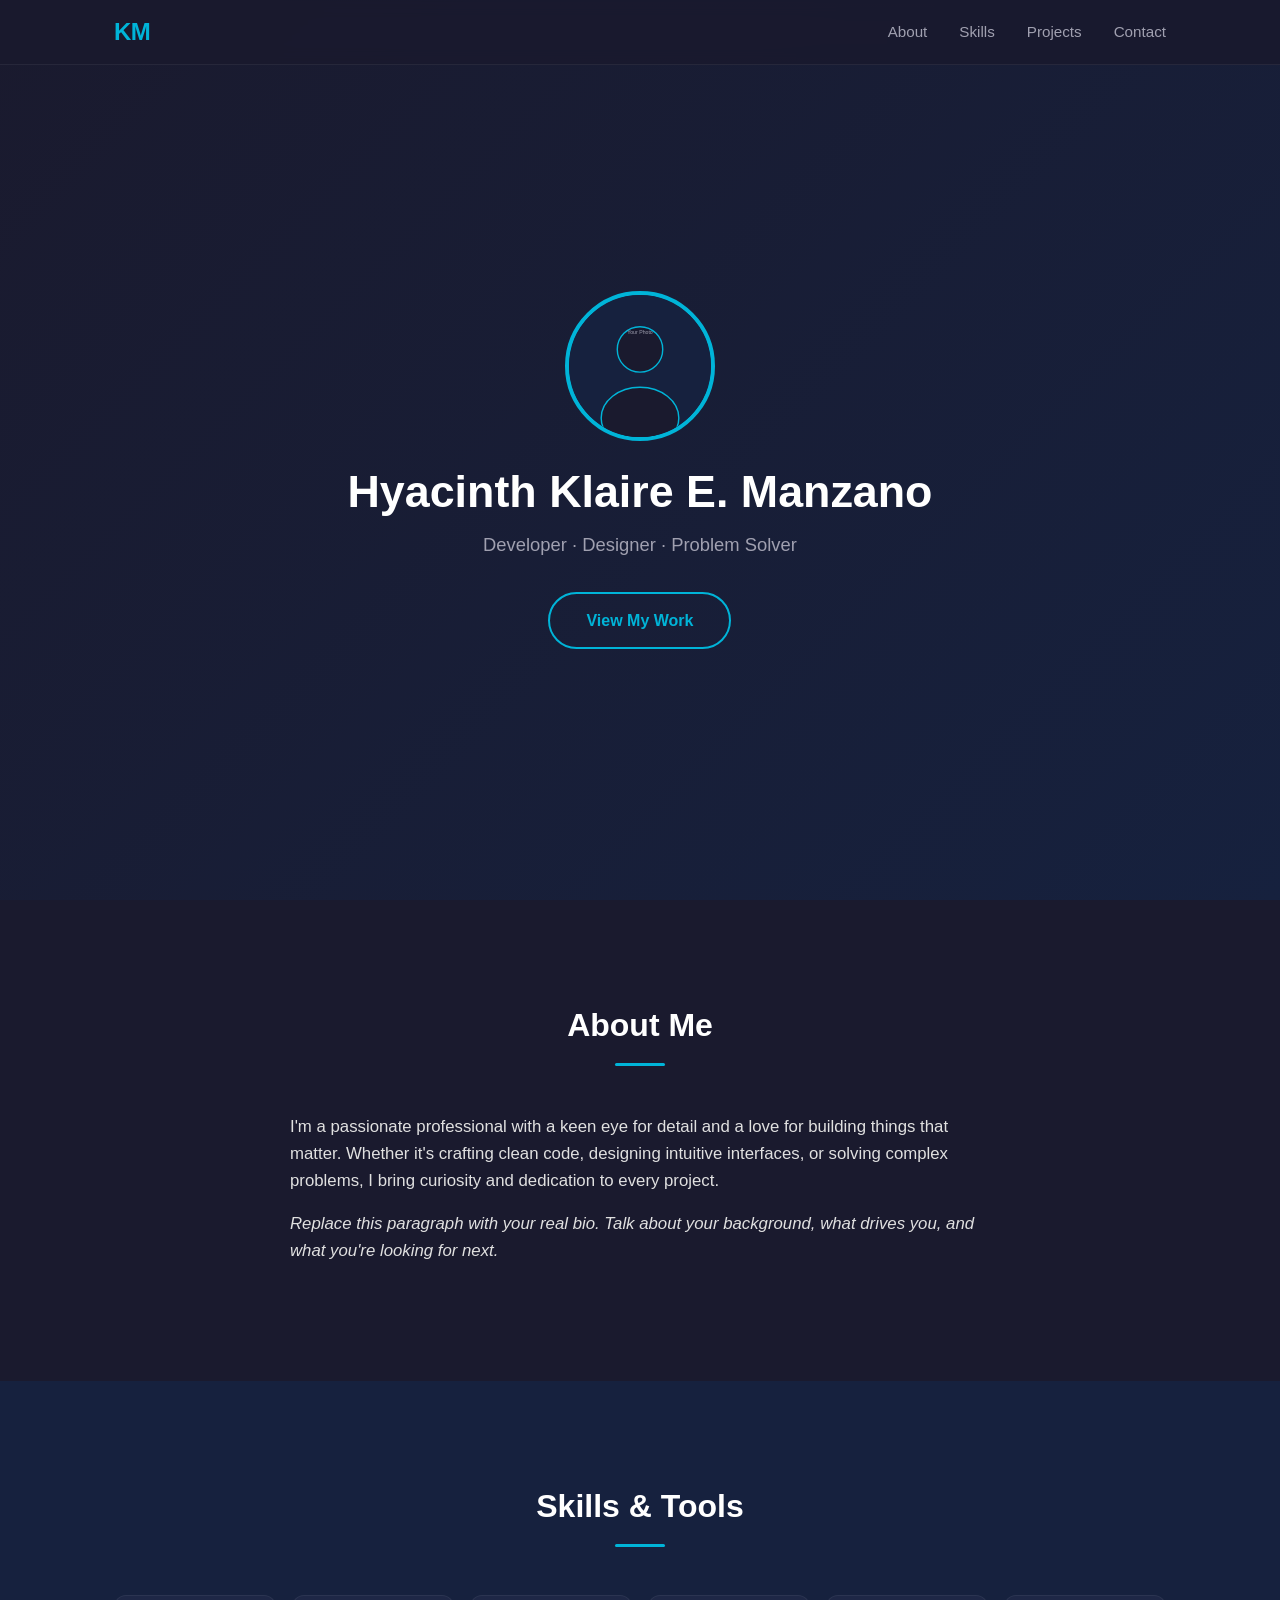
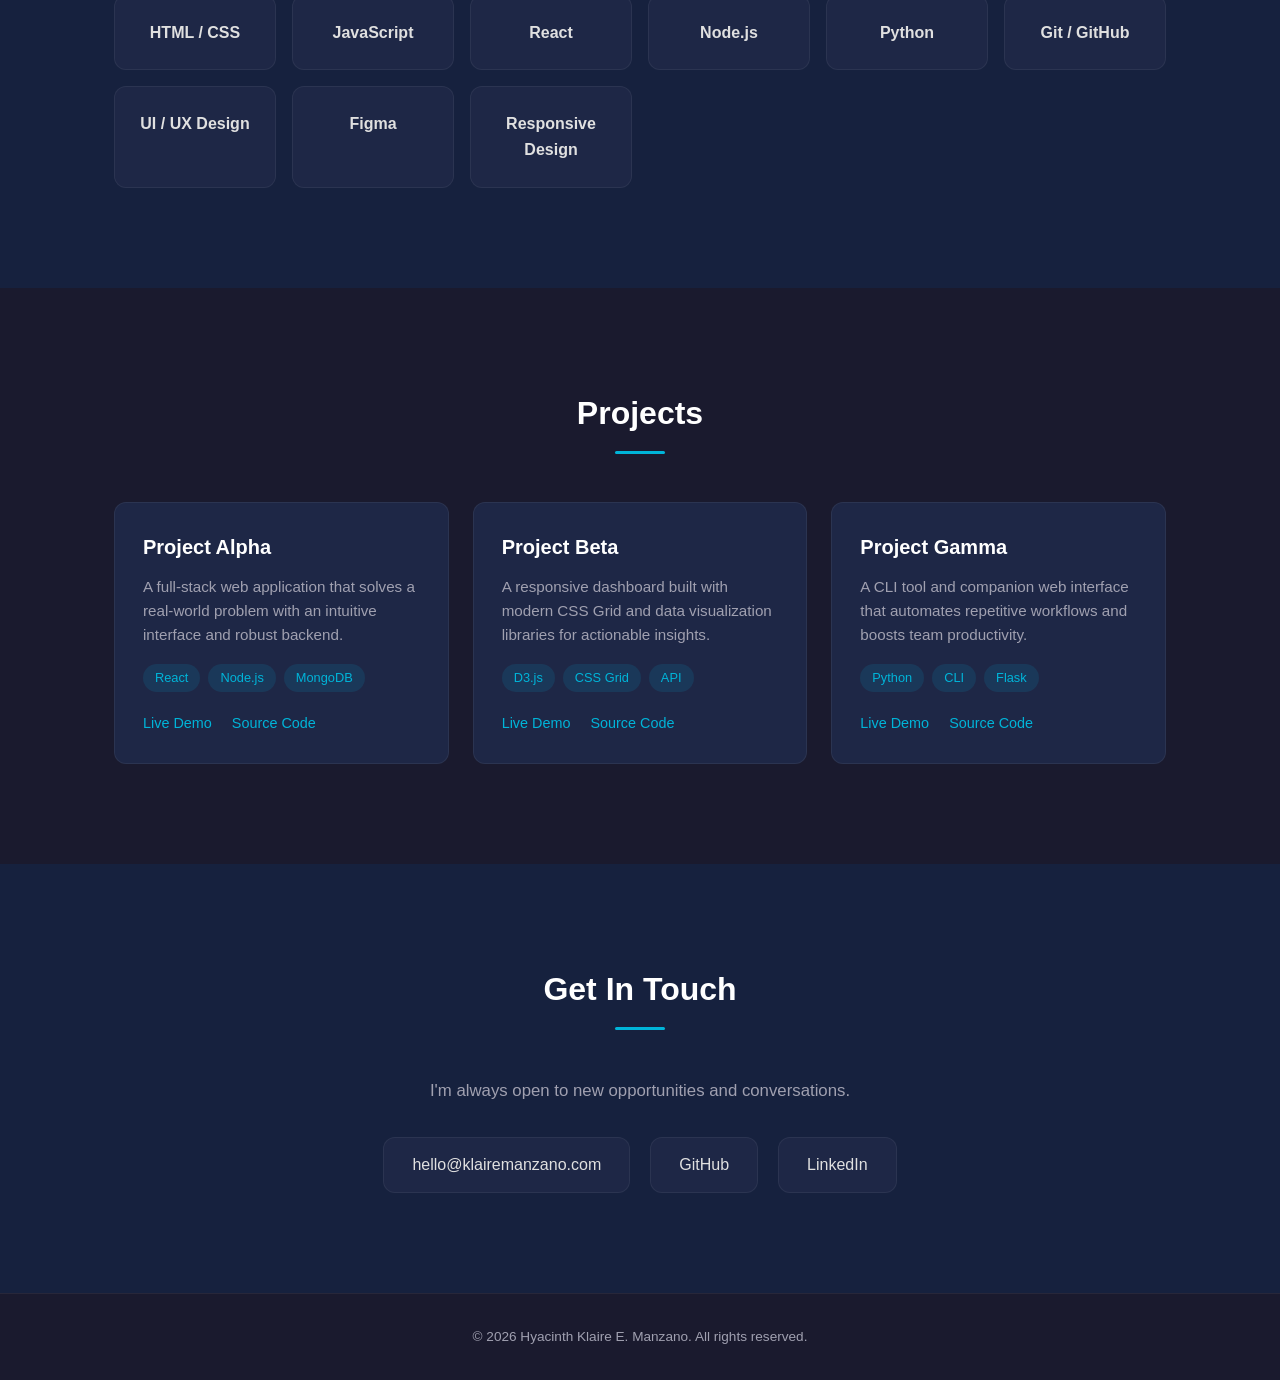
==== index.html @ 8d4c5a46 "Initial portfolio — single-page HTML/CSS/JS site" ====
<!DOCTYPE html>
<html lang="en">
<head>
  <meta charset="UTF-8">
  <meta name="viewport" content="width=device-width, initial-scale=1.0">
  <title>Klaire Manzano | Portfolio</title>
  <link rel="stylesheet" href="css/style.css">
</head>
<body>
  <nav class="navbar" id="navbar">
    <div class="nav-inner">
      <a href="#hero" class="logo">KM</a>
      <ul class="nav-links" id="navLinks">
        <li><a href="#about">About</a></li>
        <li><a href="#skills">Skills</a></li>
        <li><a href="#projects">Projects</a></li>
        <li><a href="#contact">Contact</a></li>
      </ul>
      <button class="hamburger" id="hamburger" aria-label="Menu">&#9776;</button>
    </div>
  </nav>

  <section id="hero">
    <div class="hero-content">
      <div class="profile-img">
        <img src="assets/profile.svg" alt="Klaire Manzano">
      </div>
      <h1>Hyacinth Klaire E. Manzano</h1>
      <p class="tagline">Developer &middot; Designer &middot; Problem Solver</p>
      <a href="#projects" class="btn">View My Work</a>
    </div>
  </section>

  <section id="about">
    <div class="container">
      <h2>About Me</h2>
      <div class="about-content">
        <p>
          I'm a passionate professional with a keen eye for detail and a love for building things that matter.
          Whether it's crafting clean code, designing intuitive interfaces, or solving complex problems,
          I bring curiosity and dedication to every project.
        </p>
        <p>
          <em>Replace this paragraph with your real bio. Talk about your background, what drives you,
          and what you're looking for next.</em>
        </p>
      </div>
    </div>
  </section>

  <section id="skills">
    <div class="container">
      <h2>Skills &amp; Tools</h2>
      <div class="skills-grid">
        <div class="skill-card"><span>HTML / CSS</span></div>
        <div class="skill-card"><span>JavaScript</span></div>
        <div class="skill-card"><span>React</span></div>
        <div class="skill-card"><span>Node.js</span></div>
        <div class="skill-card"><span>Python</span></div>
        <div class="skill-card"><span>Git / GitHub</span></div>
        <div class="skill-card"><span>UI / UX Design</span></div>
        <div class="skill-card"><span>Figma</span></div>
        <div class="skill-card"><span>Responsive Design</span></div>
      </div>
    </div>
  </section>

  <section id="projects">
    <div class="container">
      <h2>Projects</h2>
      <div class="projects-grid">
        <article class="project-card">
          <div class="card-header">
            <h3>Project Alpha</h3>
          </div>
          <p>A full-stack web application that solves a real-world problem with an intuitive interface and robust backend.</p>
          <div class="tags">
            <span>React</span><span>Node.js</span><span>MongoDB</span>
          </div>
          <div class="card-links">
            <a href="#" target="_blank">Live Demo</a>
            <a href="#" target="_blank">Source Code</a>
          </div>
        </article>

        <article class="project-card">
          <div class="card-header">
            <h3>Project Beta</h3>
          </div>
          <p>A responsive dashboard built with modern CSS Grid and data visualization libraries for actionable insights.</p>
          <div class="tags">
            <span>D3.js</span><span>CSS Grid</span><span>API</span>
          </div>
          <div class="card-links">
            <a href="#" target="_blank">Live Demo</a>
            <a href="#" target="_blank">Source Code</a>
          </div>
        </article>

        <article class="project-card">
          <div class="card-header">
            <h3>Project Gamma</h3>
          </div>
          <p>A CLI tool and companion web interface that automates repetitive workflows and boosts team productivity.</p>
          <div class="tags">
            <span>Python</span><span>CLI</span><span>Flask</span>
          </div>
          <div class="card-links">
            <a href="#" target="_blank">Live Demo</a>
            <a href="#" target="_blank">Source Code</a>
          </div>
        </article>
      </div>
    </div>
  </section>

  <section id="contact">
    <div class="container">
      <h2>Get In Touch</h2>
      <p class="contact-intro">I'm always open to new opportunities and conversations.</p>
      <div class="contact-links">
        <a href="mailto:hello@klairomanzano.com" class="contact-item">hello@klairemanzano.com</a>
        <a href="https://github.com/klaireLK" target="_blank" class="contact-item">GitHub</a>
        <a href="https://linkedin.com/in/klairemanzano" target="_blank" class="contact-item">LinkedIn</a>
      </div>
    </div>
  </section>

  <footer>
    <div class="container">
      <p>&copy; 2026 Hyacinth Klaire E. Manzano. All rights reserved.</p>
    </div>
  </footer>

  <script src="js/main.js"></script>
</body>
</html>
---- css/style.css ----
*,
*::before,
*::after {
  margin: 0;
  padding: 0;
  box-sizing: border-box;
}

:root {
  --bg-primary: #1a1a2e;
  --bg-secondary: #16213e;
  --accent: #00b4d8;
  --accent-hover: #0090b0;
  --text: #e0e0e0;
  --text-light: #a0a0b0;
  --white: #ffffff;
  --card-bg: #1e2746;
  --radius: 12px;
  --transition: 0.3s ease;
}

html {
  scroll-behavior: smooth;
}

body {
  font-family: -apple-system, BlinkMacSystemFont, 'Segoe UI', Roboto, Oxygen,
    Ubuntu, Cantarell, sans-serif;
  background: var(--bg-primary);
  color: var(--text);
  line-height: 1.6;
}

a {
  color: var(--accent);
  text-decoration: none;
  transition: color var(--transition);
}

a:hover {
  color: var(--accent-hover);
}

img {
  max-width: 100%;
  display: block;
}

.container {
  max-width: 1100px;
  margin: 0 auto;
  padding: 0 24px;
}

/* ---- Navbar ---- */

.navbar {
  position: fixed;
  top: 0;
  left: 0;
  width: 100%;
  background: rgba(26, 26, 46, 0.92);
  backdrop-filter: blur(8px);
  z-index: 1000;
  border-bottom: 1px solid rgba(255, 255, 255, 0.06);
}

.nav-inner {
  max-width: 1100px;
  margin: 0 auto;
  padding: 0 24px;
  display: flex;
  align-items: center;
  justify-content: space-between;
  height: 64px;
}

.logo {
  font-size: 1.5rem;
  font-weight: 800;
  color: var(--accent);
  letter-spacing: -0.5px;
}

.nav-links {
  list-style: none;
  display: flex;
  gap: 32px;
}

.nav-links a {
  color: var(--text-light);
  font-size: 0.95rem;
  font-weight: 500;
  position: relative;
}

.nav-links a::after {
  content: '';
  position: absolute;
  bottom: -4px;
  left: 0;
  width: 0;
  height: 2px;
  background: var(--accent);
  transition: width var(--transition);
}

.nav-links a:hover::after {
  width: 100%;
}

.nav-links a:hover {
  color: var(--white);
}

.hamburger {
  display: none;
  background: none;
  border: none;
  color: var(--white);
  font-size: 1.5rem;
  cursor: pointer;
}

/* ---- Hero ---- */

#hero {
  min-height: 100vh;
  display: flex;
  align-items: center;
  justify-content: center;
  text-align: center;
  padding: 100px 24px 60px;
  background: linear-gradient(135deg, var(--bg-primary) 0%, var(--bg-secondary) 100%);
}

.hero-content h1 {
  font-size: 2.8rem;
  color: var(--white);
  margin: 24px 0 12px;
  line-height: 1.2;
}

.tagline {
  font-size: 1.15rem;
  color: var(--text-light);
  margin-bottom: 32px;
}

.profile-img {
  width: 150px;
  height: 150px;
  border-radius: 50%;
  overflow: hidden;
  margin: 0 auto;
  border: 4px solid var(--accent);
  background: var(--bg-secondary);
}

.profile-img img {
  width: 100%;
  height: 100%;
  object-fit: cover;
}

.btn {
  display: inline-block;
  padding: 14px 36px;
  border: 2px solid var(--accent);
  border-radius: 50px;
  color: var(--accent);
  font-weight: 600;
  font-size: 1rem;
  transition: background var(--transition), color var(--transition);
}

.btn:hover {
  background: var(--accent);
  color: var(--white);
}

/* ---- Sections ---- */

section {
  padding: 100px 0;
}

section:nth-child(even) {
  background: var(--bg-secondary);
}

h2 {
  font-size: 2rem;
  color: var(--white);
  margin-bottom: 48px;
  text-align: center;
  position: relative;
}

h2::after {
  content: '';
  display: block;
  width: 50px;
  height: 3px;
  background: var(--accent);
  margin: 12px auto 0;
  border-radius: 2px;
}

/* ---- About ---- */

.about-content {
  max-width: 700px;
  margin: 0 auto;
}

.about-content p {
  margin-bottom: 16px;
  font-size: 1.05rem;
}

/* ---- Skills ---- */

.skills-grid {
  display: grid;
  grid-template-columns: repeat(auto-fit, minmax(140px, 1fr));
  gap: 16px;
}

.skill-card {
  background: var(--card-bg);
  border: 1px solid rgba(255, 255, 255, 0.06);
  border-radius: var(--radius);
  padding: 24px 16px;
  text-align: center;
  font-weight: 600;
  color: var(--text);
  transition: transform var(--transition), border-color var(--transition);
}

.skill-card:hover {
  transform: translateY(-4px);
  border-color: var(--accent);
}

/* ---- Projects ---- */

.projects-grid {
  display: grid;
  grid-template-columns: repeat(auto-fit, minmax(300px, 1fr));
  gap: 24px;
}

.project-card {
  background: var(--card-bg);
  border: 1px solid rgba(255, 255, 255, 0.06);
  border-radius: var(--radius);
  padding: 28px;
  display: flex;
  flex-direction: column;
  transition: transform var(--transition), border-color var(--transition);
}

.project-card:hover {
  transform: translateY(-6px);
  border-color: var(--accent);
}

.card-header h3 {
  font-size: 1.25rem;
  color: var(--white);
  margin-bottom: 12px;
}

.project-card p {
  color: var(--text-light);
  font-size: 0.95rem;
  margin-bottom: 16px;
  flex: 1;
}

.tags {
  display: flex;
  flex-wrap: wrap;
  gap: 8px;
  margin-bottom: 20px;
}

.tags span {
  background: rgba(0, 180, 216, 0.12);
  color: var(--accent);
  font-size: 0.8rem;
  font-weight: 500;
  padding: 4px 12px;
  border-radius: 20px;
}

.card-links {
  display: flex;
  gap: 20px;
}

.card-links a {
  font-size: 0.9rem;
  font-weight: 500;
}

/* ---- Contact ---- */

.contact-intro {
  text-align: center;
  color: var(--text-light);
  margin-bottom: 32px;
  font-size: 1.05rem;
}

.contact-links {
  display: flex;
  justify-content: center;
  flex-wrap: wrap;
  gap: 20px;
}

.contact-item {
  display: inline-flex;
  align-items: center;
  gap: 8px;
  padding: 14px 28px;
  background: var(--card-bg);
  border: 1px solid rgba(255, 255, 255, 0.06);
  border-radius: var(--radius);
  color: var(--text);
  font-weight: 500;
  transition: border-color var(--transition), color var(--transition);
}

.contact-item:hover {
  border-color: var(--accent);
  color: var(--accent);
}

/* ---- Footer ---- */

footer {
  text-align: center;
  padding: 32px 0;
  border-top: 1px solid rgba(255, 255, 255, 0.06);
  color: var(--text-light);
  font-size: 0.85rem;
}

/* ---- Responsive ---- */

@media (max-width: 768px) {
  .nav-links {
    position: fixed;
    top: 64px;
    left: 0;
    width: 100%;
    flex-direction: column;
    background: var(--bg-primary);
    padding: 24px;
    gap: 16px;
    transform: translateY(-120%);
    transition: transform 0.35s ease;
    border-bottom: 1px solid rgba(255, 255, 255, 0.06);
  }

  .nav-links.show {
    transform: translateY(0);
  }

  .hamburger {
    display: block;
  }

  .hero-content h1 {
    font-size: 2rem;
  }

  .projects-grid {
    grid-template-columns: 1fr;
  }

  .skills-grid {
    grid-template-columns: repeat(2, 1fr);
  }
}
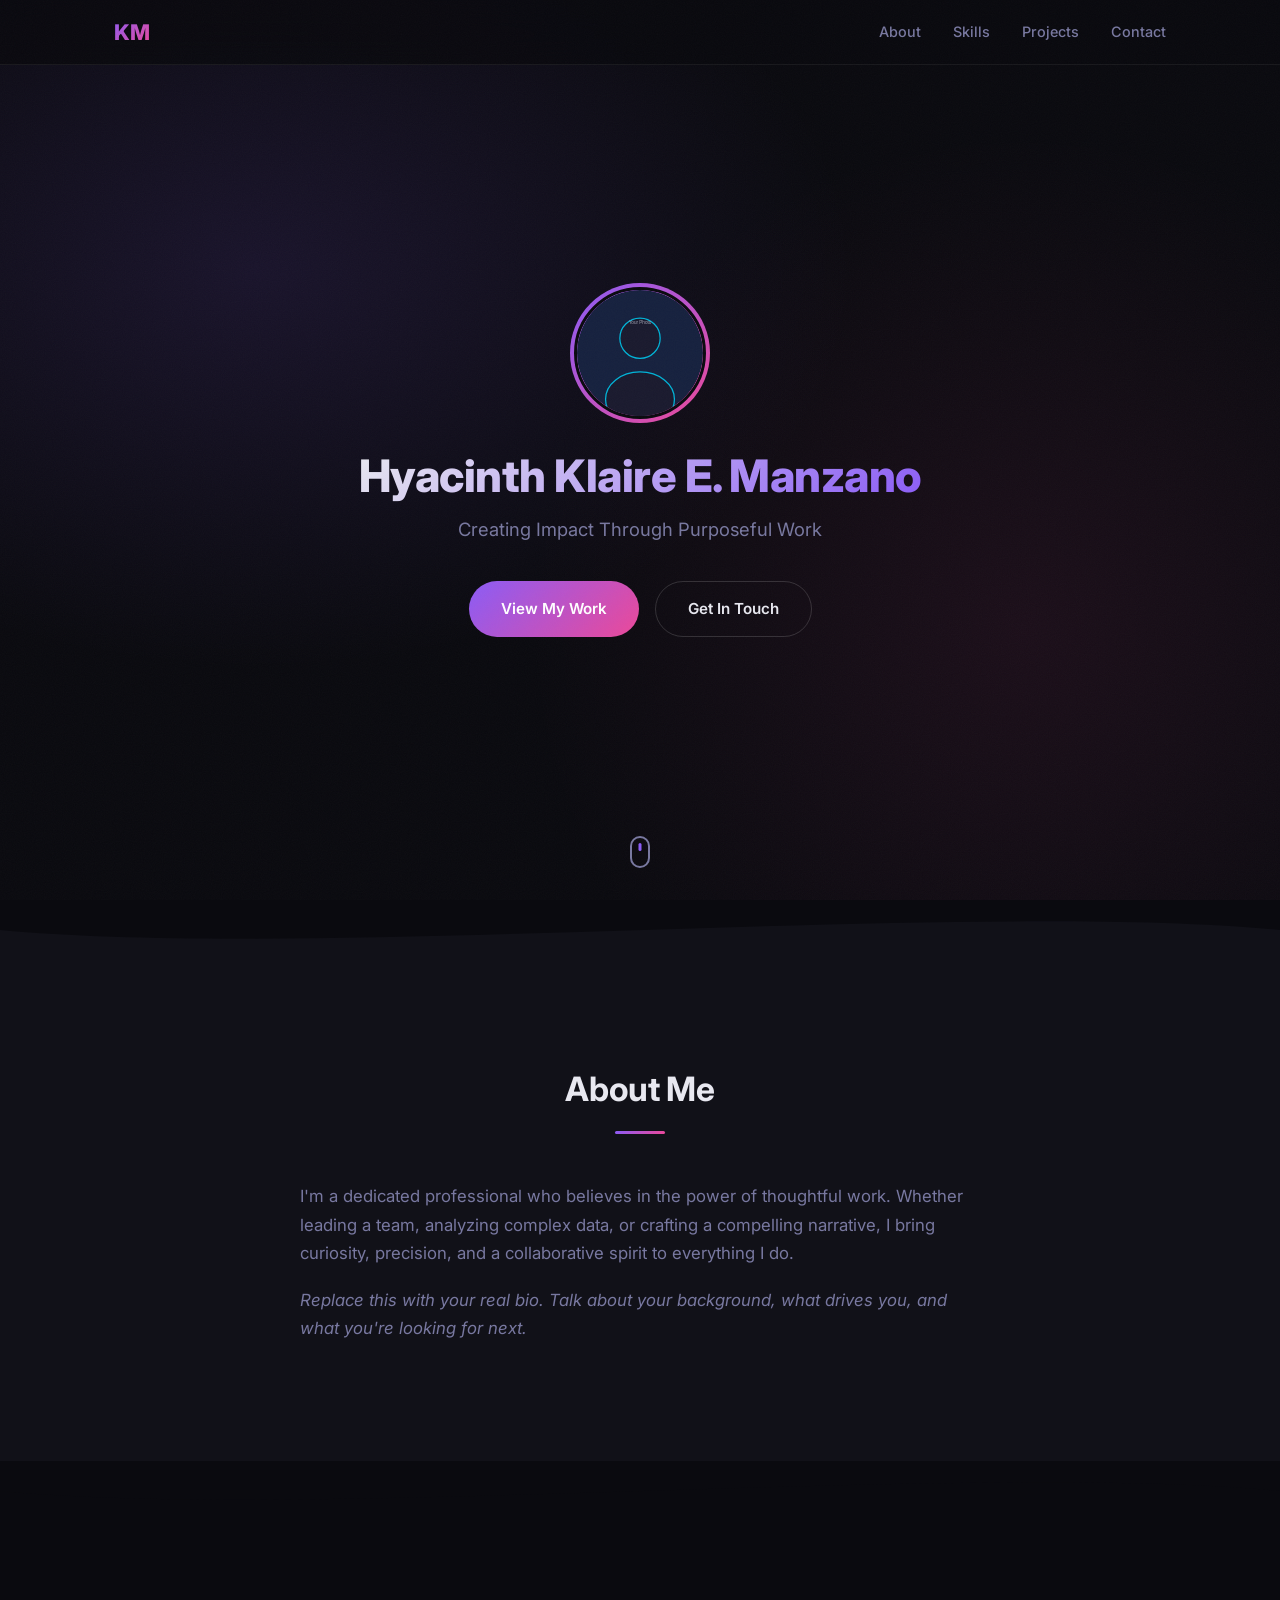
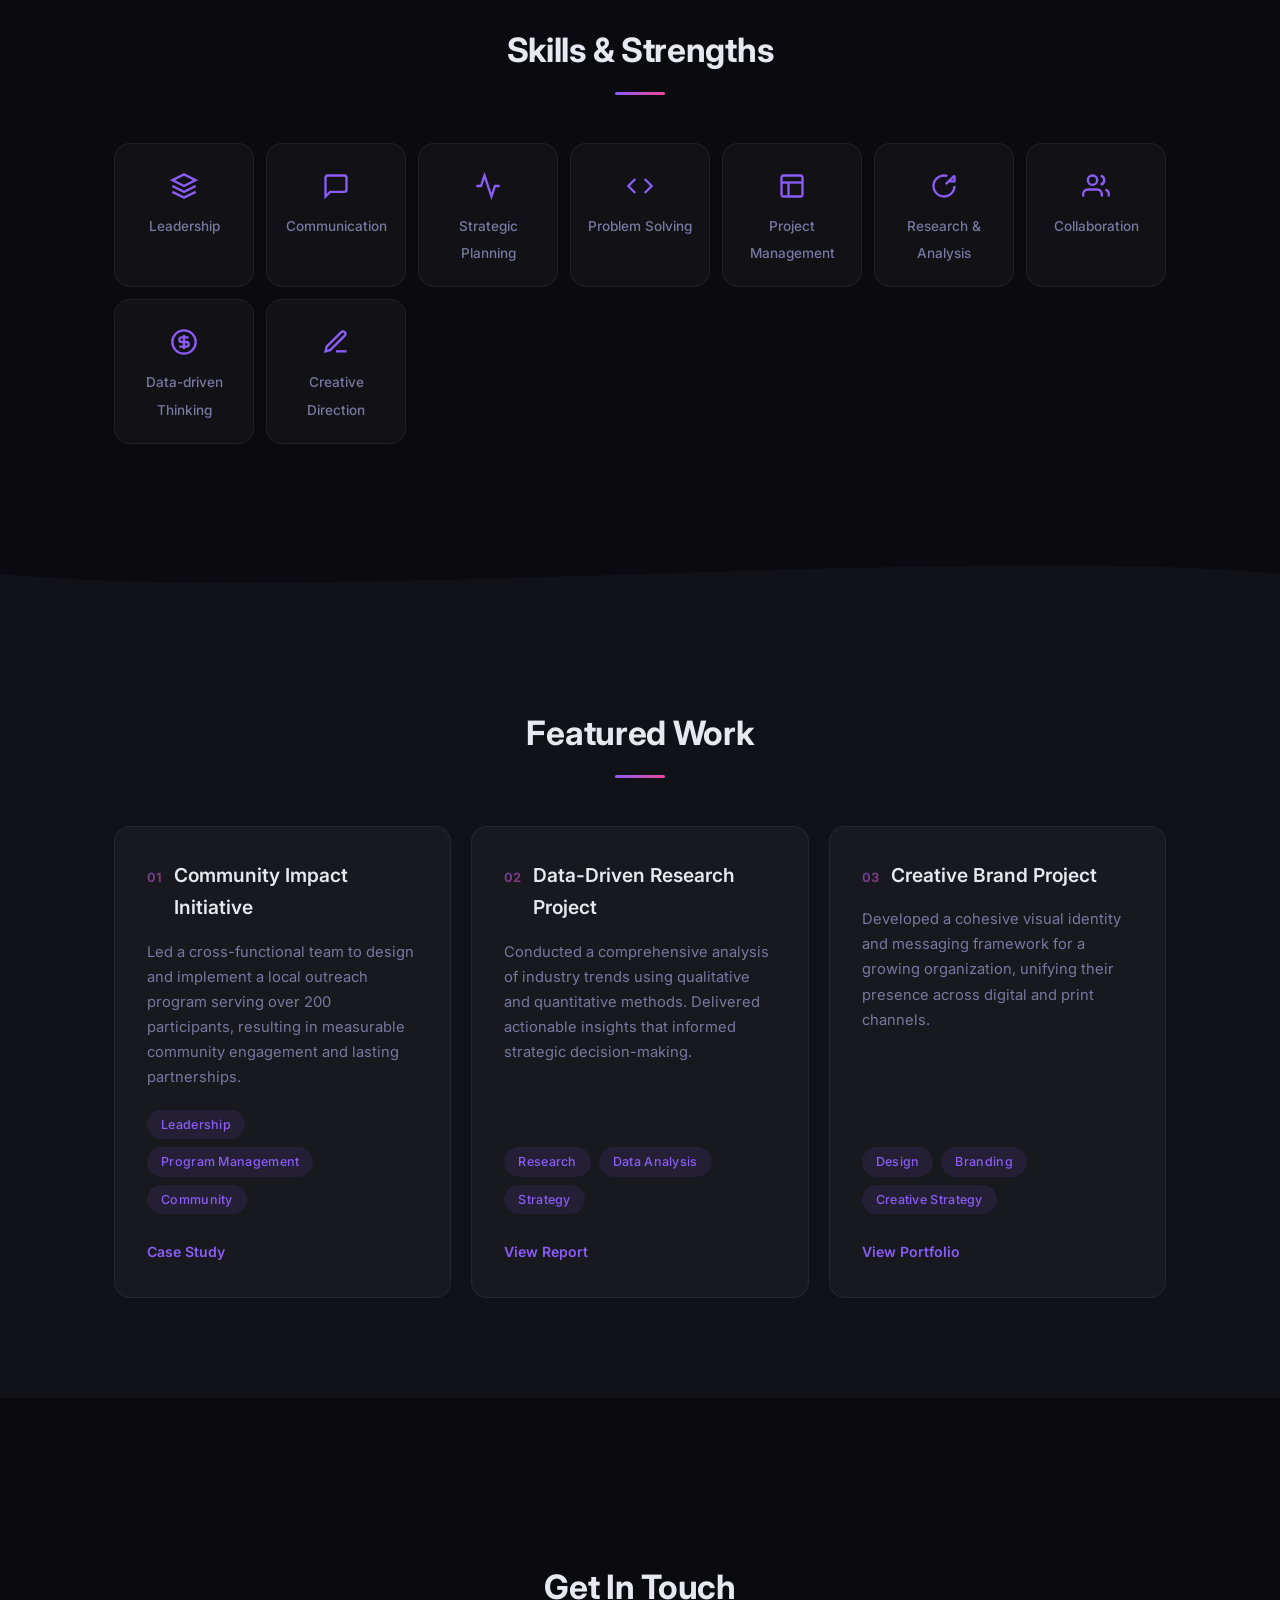
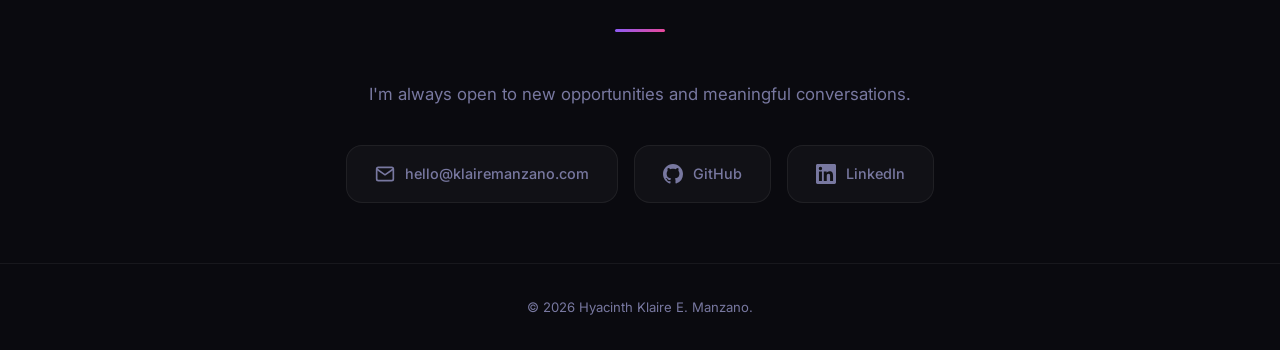
==== commit a1deffc5: "Major visual overhaul — animated hero, glass cards, scroll animations, general professional content" ====
--- a/index.html
+++ b/index.html
@@ -4,9 +4,15 @@
   <meta charset="UTF-8">
   <meta name="viewport" content="width=device-width, initial-scale=1.0">
   <title>Klaire Manzano | Portfolio</title>
+  <link rel="preconnect" href="https://fonts.googleapis.com">
+  <link rel="preconnect" href="https://fonts.gstatic.com" crossorigin>
+  <link href="https://fonts.googleapis.com/css2?family=Inter:wght@400;500;600;700;800&display=swap" rel="stylesheet">
   <link rel="stylesheet" href="css/style.css">
 </head>
 <body>
+
+  <div class="noise"></div>
+
   <nav class="navbar" id="navbar">
     <div class="nav-inner">
       <a href="#hero" class="logo">KM</a>
@@ -16,119 +22,172 @@
         <li><a href="#projects">Projects</a></li>
         <li><a href="#contact">Contact</a></li>
       </ul>
-      <button class="hamburger" id="hamburger" aria-label="Menu">&#9776;</button>
+      <button class="hamburger" id="hamburger" aria-label="Menu">
+        <span></span><span></span><span></span>
+      </button>
     </div>
   </nav>
 
   <section id="hero">
+    <div class="hero-bg"></div>
     <div class="hero-content">
-      <div class="profile-img">
+      <div class="profile-img" data-aos="fade-up">
         <img src="assets/profile.svg" alt="Klaire Manzano">
       </div>
-      <h1>Hyacinth Klaire E. Manzano</h1>
-      <p class="tagline">Developer &middot; Designer &middot; Problem Solver</p>
-      <a href="#projects" class="btn">View My Work</a>
+      <h1 data-aos="fade-up" data-aos-delay="100">Hyacinth Klaire E. Manzano</h1>
+      <p class="tagline" data-aos="fade-up" data-aos-delay="200">Creating Impact Through Purposeful Work</p>
+      <div class="hero-cta" data-aos="fade-up" data-aos-delay="300">
+        <a href="#projects" class="btn btn-primary">View My Work</a>
+        <a href="#contact" class="btn btn-outline">Get In Touch</a>
+      </div>
+    </div>
+    <div class="scroll-indicator">
+      <span></span>
     </div>
   </section>
 
+  <div class="section-divider"><svg viewBox="0 0 1440 100" preserveAspectRatio="none"><path d="M0,50 C360,100 1080,0 1440,50 L1440,100 L0,100 Z" fill="#111118"/></svg></div>
+
   <section id="about">
     <div class="container">
-      <h2>About Me</h2>
-      <div class="about-content">
+      <h2 data-aos="fade-up">About Me</h2>
+      <div class="about-content" data-aos="fade-up" data-aos-delay="100">
         <p>
-          I'm a passionate professional with a keen eye for detail and a love for building things that matter.
-          Whether it's crafting clean code, designing intuitive interfaces, or solving complex problems,
-          I bring curiosity and dedication to every project.
+          I'm a dedicated professional who believes in the power of thoughtful work. Whether leading a team,
+          analyzing complex data, or crafting a compelling narrative, I bring curiosity, precision, and
+          a collaborative spirit to everything I do.
         </p>
         <p>
-          <em>Replace this paragraph with your real bio. Talk about your background, what drives you,
+          <em>Replace this with your real bio. Talk about your background, what drives you,
           and what you're looking for next.</em>
         </p>
       </div>
     </div>
   </section>
 
+  <div class="section-divider flipped"><svg viewBox="0 0 1440 100" preserveAspectRatio="none"><path d="M0,50 C360,100 1080,0 1440,50 L1440,100 L0,100 Z" fill="#0a0a0f"/></svg></div>
+
   <section id="skills">
     <div class="container">
-      <h2>Skills &amp; Tools</h2>
-      <div class="skills-grid">
-        <div class="skill-card"><span>HTML / CSS</span></div>
-        <div class="skill-card"><span>JavaScript</span></div>
-        <div class="skill-card"><span>React</span></div>
-        <div class="skill-card"><span>Node.js</span></div>
-        <div class="skill-card"><span>Python</span></div>
-        <div class="skill-card"><span>Git / GitHub</span></div>
-        <div class="skill-card"><span>UI / UX Design</span></div>
-        <div class="skill-card"><span>Figma</span></div>
-        <div class="skill-card"><span>Responsive Design</span></div>
+      <h2 data-aos="fade-up">Skills &amp; Strengths</h2>
+      <div class="skills-grid" data-aos="fade-up" data-aos-delay="100">
+        <div class="skill-card">
+          <svg class="skill-icon" viewBox="0 0 24 24" fill="none" stroke="currentColor" stroke-width="2"><path d="M12 2L2 7l10 5 10-5-10-5z"/><path d="M2 17l10 5 10-5"/><path d="M2 12l10 5 10-5"/></svg>
+          <span>Leadership</span>
+        </div>
+        <div class="skill-card">
+          <svg class="skill-icon" viewBox="0 0 24 24" fill="none" stroke="currentColor" stroke-width="2"><path d="M21 15a2 2 0 01-2 2H7l-4 4V5a2 2 0 012-2h14a2 2 0 012 2z"/></svg>
+          <span>Communication</span>
+        </div>
+        <div class="skill-card">
+          <svg class="skill-icon" viewBox="0 0 24 24" fill="none" stroke="currentColor" stroke-width="2"><path d="M22 12h-4l-3 9L9 3l-3 9H2"/></svg>
+          <span>Strategic Planning</span>
+        </div>
+        <div class="skill-card">
+          <svg class="skill-icon" viewBox="0 0 24 24" fill="none" stroke="currentColor" stroke-width="2"><path d="M16 18l6-6-6-6"/><path d="M8 6l-6 6 6 6"/></svg>
+          <span>Problem Solving</span>
+        </div>
+        <div class="skill-card">
+          <svg class="skill-icon" viewBox="0 0 24 24" fill="none" stroke="currentColor" stroke-width="2"><rect x="3" y="3" width="18" height="18" rx="2"/><path d="M3 9h18"/><path d="M9 21V9"/></svg>
+          <span>Project Management</span>
+        </div>
+        <div class="skill-card">
+          <svg class="skill-icon" viewBox="0 0 24 24" fill="none" stroke="currentColor" stroke-width="2"><path d="M21 12a9 9 0 11-6.219-8.56"/><path d="M21 3v5h-5"/><path d="M21 3l-7.5 7.5"/></svg>
+          <span>Research &amp; Analysis</span>
+        </div>
+        <div class="skill-card">
+          <svg class="skill-icon" viewBox="0 0 24 24" fill="none" stroke="currentColor" stroke-width="2"><path d="M17 21v-2a4 4 0 00-4-4H5a4 4 0 00-4 4v2"/><circle cx="9" cy="7" r="4"/><path d="M23 21v-2a4 4 0 00-3-3.87"/><path d="M16 3.13a4 4 0 010 7.75"/></svg>
+          <span>Collaboration</span>
+        </div>
+        <div class="skill-card">
+          <svg class="skill-icon" viewBox="0 0 24 24" fill="none" stroke="currentColor" stroke-width="2"><circle cx="12" cy="12" r="10"/><path d="M16 8h-6a2 2 0 100 4h4a2 2 0 110 4H8"/><path d="M12 18V6"/></svg>
+          <span>Data-driven Thinking</span>
+        </div>
+        <div class="skill-card">
+          <svg class="skill-icon" viewBox="0 0 24 24" fill="none" stroke="currentColor" stroke-width="2"><path d="M12 20h9"/><path d="M16.5 3.5a2.121 2.121 0 013 3L7 19l-4 1 1-4L16.5 3.5z"/></svg>
+          <span>Creative Direction</span>
+        </div>
       </div>
     </div>
   </section>
 
+  <div class="section-divider"><svg viewBox="0 0 1440 100" preserveAspectRatio="none"><path d="M0,50 C360,100 1080,0 1440,50 L1440,100 L0,100 Z" fill="#111118"/></svg></div>
+
   <section id="projects">
     <div class="container">
-      <h2>Projects</h2>
+      <h2 data-aos="fade-up">Featured Work</h2>
       <div class="projects-grid">
-        <article class="project-card">
+        <article class="project-card" data-aos="fade-up">
           <div class="card-header">
-            <h3>Project Alpha</h3>
+            <span class="project-number">01</span>
+            <h3>Community Impact Initiative</h3>
           </div>
-          <p>A full-stack web application that solves a real-world problem with an intuitive interface and robust backend.</p>
+          <p>Led a cross-functional team to design and implement a local outreach program serving over 200 participants, resulting in measurable community engagement and lasting partnerships.</p>
           <div class="tags">
-            <span>React</span><span>Node.js</span><span>MongoDB</span>
+            <span>Leadership</span><span>Program Management</span><span>Community</span>
           </div>
           <div class="card-links">
-            <a href="#" target="_blank">Live Demo</a>
-            <a href="#" target="_blank">Source Code</a>
+            <a href="#" target="_blank">Case Study</a>
           </div>
         </article>
 
-        <article class="project-card">
+        <article class="project-card" data-aos="fade-up" data-aos-delay="100">
           <div class="card-header">
-            <h3>Project Beta</h3>
+            <span class="project-number">02</span>
+            <h3>Data-Driven Research Project</h3>
           </div>
-          <p>A responsive dashboard built with modern CSS Grid and data visualization libraries for actionable insights.</p>
+          <p>Conducted a comprehensive analysis of industry trends using qualitative and quantitative methods. Delivered actionable insights that informed strategic decision-making.</p>
           <div class="tags">
-            <span>D3.js</span><span>CSS Grid</span><span>API</span>
+            <span>Research</span><span>Data Analysis</span><span>Strategy</span>
           </div>
           <div class="card-links">
-            <a href="#" target="_blank">Live Demo</a>
-            <a href="#" target="_blank">Source Code</a>
+            <a href="#" target="_blank">View Report</a>
           </div>
         </article>
 
-        <article class="project-card">
+        <article class="project-card" data-aos="fade-up" data-aos-delay="200">
           <div class="card-header">
-            <h3>Project Gamma</h3>
+            <span class="project-number">03</span>
+            <h3>Creative Brand Project</h3>
           </div>
-          <p>A CLI tool and companion web interface that automates repetitive workflows and boosts team productivity.</p>
+          <p>Developed a cohesive visual identity and messaging framework for a growing organization, unifying their presence across digital and print channels.</p>
           <div class="tags">
-            <span>Python</span><span>CLI</span><span>Flask</span>
+            <span>Design</span><span>Branding</span><span>Creative Strategy</span>
           </div>
           <div class="card-links">
-            <a href="#" target="_blank">Live Demo</a>
-            <a href="#" target="_blank">Source Code</a>
+            <a href="#" target="_blank">View Portfolio</a>
           </div>
         </article>
       </div>
     </div>
   </section>
 
+  <div class="section-divider flipped"><svg viewBox="0 0 1440 100" preserveAspectRatio="none"><path d="M0,50 C360,100 1080,0 1440,50 L1440,100 L0,100 Z" fill="#0a0a0f"/></svg></div>
+
   <section id="contact">
     <div class="container">
-      <h2>Get In Touch</h2>
-      <p class="contact-intro">I'm always open to new opportunities and conversations.</p>
-      <div class="contact-links">
-        <a href="mailto:hello@klairomanzano.com" class="contact-item">hello@klairemanzano.com</a>
-        <a href="https://github.com/klaireLK" target="_blank" class="contact-item">GitHub</a>
-        <a href="https://linkedin.com/in/klairemanzano" target="_blank" class="contact-item">LinkedIn</a>
+      <h2 data-aos="fade-up">Get In Touch</h2>
+      <p class="contact-intro" data-aos="fade-up" data-aos-delay="100">I'm always open to new opportunities and meaningful conversations.</p>
+      <div class="contact-links" data-aos="fade-up" data-aos-delay="200">
+        <a href="mailto:hello@klairemanzano.com" class="contact-item">
+          <svg viewBox="0 0 24 24" fill="none" stroke="currentColor" stroke-width="2"><path d="M4 4h16c1.1 0 2 .9 2 2v12c0 1.1-.9 2-2 2H4c-1.1 0-2-.9-2-2V6c0-1.1.9-2 2-2z"/><polyline points="22,6 12,13 2,6"/></svg>
+          hello@klairemanzano.com
+        </a>
+        <a href="https://github.com/klaireLK" target="_blank" class="contact-item">
+          <svg viewBox="0 0 24 24" fill="currentColor"><path d="M12 0C5.37 0 0 5.37 0 12c0 5.31 3.435 9.795 8.205 11.385.6.105.825-.255.825-.57 0-.285-.015-1.23-.015-2.235-3.015.555-3.795-.735-4.035-1.41-.135-.345-.72-1.41-1.23-1.695-.42-.225-1.02-.78-.015-.795.945-.015 1.62.87 1.845 1.23 1.08 1.815 2.805 1.305 3.495.99.105-.78.42-1.305.765-1.605-2.67-.3-5.46-1.335-5.46-5.925 0-1.305.465-2.385 1.23-3.225-.12-.3-.54-1.53.12-3.18 0 0 1.005-.315 3.3 1.23.96-.27 1.98-.405 3-.405s2.04.135 3 .405c2.295-1.56 3.3-1.23 3.3-1.23.66 1.65.24 2.88.12 3.18.765.84 1.23 1.905 1.23 3.225 0 4.605-2.805 5.625-5.475 5.925.435.375.81 1.095.81 2.22 0 1.605-.015 2.895-.015 3.3 0 .315.225.69.825.57A12.02 12.02 0 0024 12c0-6.63-5.37-12-12-12z"/></svg>
+          GitHub
+        </a>
+        <a href="https://linkedin.com/in/klairemanzano" target="_blank" class="contact-item">
+          <svg viewBox="0 0 24 24" fill="currentColor"><path d="M20.447 20.452h-3.554v-5.569c0-1.328-.027-3.037-1.852-3.037-1.853 0-2.136 1.445-2.136 2.939v5.667H9.351V9h3.414v1.561h.046c.477-.9 1.637-1.85 3.37-1.85 3.601 0 4.267 2.37 4.267 5.455v6.286zM5.337 7.433a2.062 2.062 0 01-2.063-2.065 2.064 2.064 0 112.063 2.065zm1.782 13.019H3.555V9h3.564v11.452zM22.225 0H1.771C.792 0 0 .774 0 1.729v20.542C0 23.227.792 24 1.771 24h20.451C23.2 24 24 23.227 24 22.271V1.729C24 .774 23.2 0 22.222 0h.003z"/></svg>
+          LinkedIn
+        </a>
       </div>
     </div>
   </section>
 
   <footer>
     <div class="container">
-      <p>&copy; 2026 Hyacinth Klaire E. Manzano. All rights reserved.</p>
+      <p>&copy; 2026 Hyacinth Klaire E. Manzano.</p>
     </div>
   </footer>
 
--- a/css/style.css
+++ b/css/style.css
@@ -7,16 +7,17 @@
 }
 
 :root {
-  --bg-primary: #1a1a2e;
-  --bg-secondary: #16213e;
-  --accent: #00b4d8;
-  --accent-hover: #0090b0;
-  --text: #e0e0e0;
-  --text-light: #a0a0b0;
-  --white: #ffffff;
-  --card-bg: #1e2746;
-  --radius: 12px;
-  --transition: 0.3s ease;
+  --bg: #0a0a0f;
+  --bg-alt: #111118;
+  --accent-1: #8B5CF6;
+  --accent-2: #EC4899;
+  --accent-gradient: linear-gradient(135deg, var(--accent-1), var(--accent-2));
+  --text: #e8e8f0;
+  --text-muted: #7878a0;
+  --card-bg: rgba(255, 255, 255, 0.03);
+  --card-border: rgba(255, 255, 255, 0.06);
+  --radius: 16px;
+  --transition: 0.4s cubic-bezier(0.22, 1, 0.36, 1);
 }
 
 html {
@@ -24,21 +25,21 @@
 }
 
 body {
-  font-family: -apple-system, BlinkMacSystemFont, 'Segoe UI', Roboto, Oxygen,
-    Ubuntu, Cantarell, sans-serif;
-  background: var(--bg-primary);
+  font-family: 'Inter', -apple-system, BlinkMacSystemFont, 'Segoe UI', Roboto, sans-serif;
+  background: var(--bg);
   color: var(--text);
-  line-height: 1.6;
+  line-height: 1.7;
+  overflow-x: hidden;
 }
 
 a {
-  color: var(--accent);
+  color: var(--accent-1);
   text-decoration: none;
   transition: color var(--transition);
 }
 
 a:hover {
-  color: var(--accent-hover);
+  color: var(--accent-2);
 }
 
 img {
@@ -50,6 +51,22 @@
   max-width: 1100px;
   margin: 0 auto;
   padding: 0 24px;
+}
+
+/* ---- Noise overlay ---- */
+
+.noise {
+  position: fixed;
+  top: 0;
+  left: 0;
+  width: 100%;
+  height: 100%;
+  pointer-events: none;
+  z-index: 9999;
+  opacity: 0.03;
+  background-image: url("data:image/svg+xml,%3Csvg viewBox='0 0 256 256' xmlns='http://www.w3.org/2000/svg'%3E%3Cfilter id='n'%3E%3CfeTurbulence type='fractalNoise' baseFrequency='0.9' numOctaves='4' stitchTiles='stitch'/%3E%3C/filter%3E%3Crect width='100%25' height='100%25' filter='url(%23n)'/%3E%3C/svg%3E");
+  background-repeat: repeat;
+  background-size: 256px 256px;
 }
 
 /* ---- Navbar ---- */
@@ -59,10 +76,11 @@
   top: 0;
   left: 0;
   width: 100%;
-  background: rgba(26, 26, 46, 0.92);
-  backdrop-filter: blur(8px);
+  background: rgba(10, 10, 15, 0.85);
+  backdrop-filter: blur(16px);
+  -webkit-backdrop-filter: blur(16px);
   z-index: 1000;
-  border-bottom: 1px solid rgba(255, 255, 255, 0.06);
+  border-bottom: 1px solid var(--card-border);
 }
 
 .nav-inner {
@@ -76,9 +94,12 @@
 }
 
 .logo {
-  font-size: 1.5rem;
+  font-size: 1.35rem;
   font-weight: 800;
-  color: var(--accent);
+  background: var(--accent-gradient);
+  -webkit-background-clip: text;
+  -webkit-text-fill-color: transparent;
+  background-clip: text;
   letter-spacing: -0.5px;
 }
 
@@ -89,20 +110,21 @@
 }
 
 .nav-links a {
-  color: var(--text-light);
-  font-size: 0.95rem;
+  color: var(--text-muted);
+  font-size: 0.9rem;
   font-weight: 500;
   position: relative;
+  padding: 4px 0;
 }
 
 .nav-links a::after {
   content: '';
   position: absolute;
-  bottom: -4px;
+  bottom: -2px;
   left: 0;
   width: 0;
   height: 2px;
-  background: var(--accent);
+  background: var(--accent-gradient);
   transition: width var(--transition);
 }
 
@@ -111,16 +133,44 @@
 }
 
 .nav-links a:hover {
-  color: var(--white);
-}
+  color: var(--text);
+}
+
+/* Hamburger */
 
 .hamburger {
   display: none;
   background: none;
   border: none;
-  color: var(--white);
-  font-size: 1.5rem;
   cursor: pointer;
+  width: 28px;
+  height: 20px;
+  position: relative;
+}
+
+.hamburger span {
+  display: block;
+  width: 100%;
+  height: 2px;
+  background: var(--text);
+  border-radius: 2px;
+  position: absolute;
+  left: 0;
+  transition: transform var(--transition), opacity var(--transition);
+}
+
+.hamburger span:nth-child(1) { top: 0; }
+.hamburger span:nth-child(2) { top: 9px; }
+.hamburger span:nth-child(3) { top: 18px; }
+
+.hamburger.active span:nth-child(1) {
+  transform: translateY(9px) rotate(45deg);
+}
+.hamburger.active span:nth-child(2) {
+  opacity: 0;
+}
+.hamburger.active span:nth-child(3) {
+  transform: translateY(-9px) rotate(-45deg);
 }
 
 /* ---- Hero ---- */
@@ -131,71 +181,185 @@
   align-items: center;
   justify-content: center;
   text-align: center;
-  padding: 100px 24px 60px;
-  background: linear-gradient(135deg, var(--bg-primary) 0%, var(--bg-secondary) 100%);
-}
-
-.hero-content h1 {
-  font-size: 2.8rem;
-  color: var(--white);
-  margin: 24px 0 12px;
-  line-height: 1.2;
-}
-
-.tagline {
-  font-size: 1.15rem;
-  color: var(--text-light);
-  margin-bottom: 32px;
+  padding: 100px 24px 80px;
+  position: relative;
+  overflow: hidden;
+}
+
+.hero-bg {
+  position: absolute;
+  inset: 0;
+  background:
+    radial-gradient(ellipse 600px 400px at 20% 30%, rgba(139, 92, 246, 0.12), transparent),
+    radial-gradient(ellipse 500px 500px at 80% 70%, rgba(236, 72, 153, 0.08), transparent);
+  animation: bgShift 12s ease-in-out infinite alternate;
+}
+
+@keyframes bgShift {
+  0%   { transform: scale(1) translate(0, 0); }
+  50%  { transform: scale(1.05) translate(-1%, 1%); }
+  100% { transform: scale(1) translate(1%, -1%); }
+}
+
+.hero-content {
+  position: relative;
+  z-index: 1;
 }
 
 .profile-img {
-  width: 150px;
-  height: 150px;
+  width: 140px;
+  height: 140px;
   border-radius: 50%;
   overflow: hidden;
   margin: 0 auto;
-  border: 4px solid var(--accent);
-  background: var(--bg-secondary);
+  padding: 4px;
+  background: var(--accent-gradient);
+  animation: float 4s ease-in-out infinite;
+}
+
+@keyframes float {
+  0%, 100% { transform: translateY(0); }
+  50% { transform: translateY(-8px); }
 }
 
 .profile-img img {
   width: 100%;
   height: 100%;
+  border-radius: 50%;
   object-fit: cover;
+  border: 3px solid var(--bg);
+}
+
+.hero-content h1 {
+  font-size: 2.8rem;
+  font-weight: 800;
+  background: linear-gradient(135deg, var(--text) 0%, var(--accent-1) 100%);
+  -webkit-background-clip: text;
+  -webkit-text-fill-color: transparent;
+  background-clip: text;
+  margin: 28px 0 12px;
+  line-height: 1.15;
+  letter-spacing: -0.5px;
+}
+
+.tagline {
+  font-size: 1.15rem;
+  color: var(--text-muted);
+  margin-bottom: 36px;
+  font-weight: 400;
+}
+
+.hero-cta {
+  display: flex;
+  justify-content: center;
+  gap: 16px;
+  flex-wrap: wrap;
 }
 
 .btn {
-  display: inline-block;
-  padding: 14px 36px;
-  border: 2px solid var(--accent);
+  display: inline-flex;
+  align-items: center;
+  padding: 14px 32px;
   border-radius: 50px;
-  color: var(--accent);
   font-weight: 600;
-  font-size: 1rem;
-  transition: background var(--transition), color var(--transition);
-}
-
-.btn:hover {
-  background: var(--accent);
-  color: var(--white);
+  font-size: 0.95rem;
+  transition: all var(--transition);
+  cursor: pointer;
+}
+
+.btn-primary {
+  background: var(--accent-gradient);
+  color: #fff;
+  border: none;
+}
+
+.btn-primary:hover {
+  transform: translateY(-2px);
+  box-shadow: 0 8px 30px rgba(139, 92, 246, 0.3);
+  color: #fff;
+}
+
+.btn-outline {
+  background: transparent;
+  color: var(--text);
+  border: 1px solid rgba(255, 255, 255, 0.15);
+}
+
+.btn-outline:hover {
+  border-color: var(--accent-1);
+  color: var(--accent-1);
+  transform: translateY(-2px);
+}
+
+.scroll-indicator {
+  position: absolute;
+  bottom: 32px;
+  left: 50%;
+  transform: translateX(-50%);
+}
+
+.scroll-indicator span {
+  display: block;
+  width: 20px;
+  height: 32px;
+  border: 2px solid var(--text-muted);
+  border-radius: 12px;
+  position: relative;
+}
+
+.scroll-indicator span::after {
+  content: '';
+  position: absolute;
+  top: 5px;
+  left: 50%;
+  transform: translateX(-50%);
+  width: 3px;
+  height: 8px;
+  background: var(--accent-1);
+  border-radius: 2px;
+  animation: scrollDot 2s ease-in-out infinite;
+}
+
+@keyframes scrollDot {
+  0%, 100% { opacity: 1; transform: translateX(-50%) translateY(0); }
+  50% { opacity: 0.3; transform: translateX(-50%) translateY(8px); }
+}
+
+/* ---- Section Dividers ---- */
+
+.section-divider {
+  line-height: 0;
+  overflow: hidden;
+}
+
+.section-divider svg {
+  width: 100%;
+  height: 60px;
+  display: block;
+}
+
+.section-divider.flipped svg {
+  transform: rotate(180deg);
 }
 
 /* ---- Sections ---- */
 
 section {
   padding: 100px 0;
-}
-
-section:nth-child(even) {
-  background: var(--bg-secondary);
+  position: relative;
+}
+
+#about, #projects {
+  background: var(--bg-alt);
 }
 
 h2 {
-  font-size: 2rem;
-  color: var(--white);
+  font-size: 2.1rem;
+  font-weight: 700;
+  color: var(--text);
   margin-bottom: 48px;
   text-align: center;
-  position: relative;
+  letter-spacing: -0.3px;
 }
 
 h2::after {
@@ -203,21 +367,22 @@
   display: block;
   width: 50px;
   height: 3px;
-  background: var(--accent);
-  margin: 12px auto 0;
-  border-radius: 2px;
+  background: var(--accent-gradient);
+  margin: 14px auto 0;
+  border-radius: 3px;
 }
 
 /* ---- About ---- */
 
 .about-content {
-  max-width: 700px;
+  max-width: 680px;
   margin: 0 auto;
 }
 
 .about-content p {
-  margin-bottom: 16px;
+  margin-bottom: 18px;
   font-size: 1.05rem;
+  color: var(--text-muted);
 }
 
 /* ---- Skills ---- */
@@ -225,23 +390,43 @@
 .skills-grid {
   display: grid;
   grid-template-columns: repeat(auto-fit, minmax(140px, 1fr));
-  gap: 16px;
+  gap: 12px;
 }
 
 .skill-card {
   background: var(--card-bg);
-  border: 1px solid rgba(255, 255, 255, 0.06);
+  border: 1px solid var(--card-border);
   border-radius: var(--radius);
-  padding: 24px 16px;
+  padding: 28px 16px 20px;
   text-align: center;
-  font-weight: 600;
-  color: var(--text);
-  transition: transform var(--transition), border-color var(--transition);
+  transition: all var(--transition);
+  cursor: default;
 }
 
 .skill-card:hover {
+  background: rgba(139, 92, 246, 0.06);
+  border-color: rgba(139, 92, 246, 0.2);
   transform: translateY(-4px);
-  border-color: var(--accent);
+}
+
+.skill-icon {
+  width: 28px;
+  height: 28px;
+  margin: 0 auto 12px;
+  color: var(--accent-1);
+  display: block;
+  transition: transform var(--transition);
+}
+
+.skill-card:hover .skill-icon {
+  transform: scale(1.15);
+  color: var(--accent-2);
+}
+
+.skill-card span {
+  font-size: 0.85rem;
+  font-weight: 500;
+  color: var(--text-muted);
 }
 
 /* ---- Projects ---- */
@@ -249,69 +434,107 @@
 .projects-grid {
   display: grid;
   grid-template-columns: repeat(auto-fit, minmax(300px, 1fr));
-  gap: 24px;
+  gap: 20px;
 }
 
 .project-card {
   background: var(--card-bg);
-  border: 1px solid rgba(255, 255, 255, 0.06);
+  border: 1px solid var(--card-border);
   border-radius: var(--radius);
-  padding: 28px;
+  padding: 32px;
   display: flex;
   flex-direction: column;
-  transition: transform var(--transition), border-color var(--transition);
+  transition: all var(--transition);
 }
 
 .project-card:hover {
   transform: translateY(-6px);
-  border-color: var(--accent);
+  border-color: rgba(139, 92, 246, 0.15);
+  box-shadow: 0 20px 60px rgba(0, 0, 0, 0.3);
+}
+
+.card-header {
+  display: flex;
+  align-items: baseline;
+  gap: 12px;
+  margin-bottom: 16px;
+}
+
+.project-number {
+  font-size: 0.8rem;
+  font-weight: 700;
+  background: var(--accent-gradient);
+  -webkit-background-clip: text;
+  -webkit-text-fill-color: transparent;
+  background-clip: text;
+  opacity: 0.6;
 }
 
 .card-header h3 {
-  font-size: 1.25rem;
-  color: var(--white);
-  margin-bottom: 12px;
+  font-size: 1.2rem;
+  font-weight: 600;
+  color: var(--text);
 }
 
 .project-card p {
-  color: var(--text-light);
-  font-size: 0.95rem;
-  margin-bottom: 16px;
+  color: var(--text-muted);
+  font-size: 0.92rem;
+  margin-bottom: 20px;
   flex: 1;
+  line-height: 1.7;
 }
 
 .tags {
   display: flex;
   flex-wrap: wrap;
   gap: 8px;
-  margin-bottom: 20px;
+  margin-bottom: 24px;
 }
 
 .tags span {
-  background: rgba(0, 180, 216, 0.12);
-  color: var(--accent);
-  font-size: 0.8rem;
+  background: rgba(139, 92, 246, 0.1);
+  color: var(--accent-1);
+  font-size: 0.78rem;
   font-weight: 500;
-  padding: 4px 12px;
+  padding: 4px 14px;
   border-radius: 20px;
-}
-
-.card-links {
-  display: flex;
-  gap: 20px;
+  letter-spacing: 0.3px;
 }
 
 .card-links a {
-  font-size: 0.9rem;
-  font-weight: 500;
+  font-size: 0.88rem;
+  font-weight: 600;
+  position: relative;
+  padding-bottom: 2px;
+}
+
+.card-links a::after {
+  content: '';
+  position: absolute;
+  bottom: 0;
+  left: 0;
+  width: 100%;
+  height: 1px;
+  background: currentColor;
+  transform: scaleX(0);
+  transform-origin: left;
+  transition: transform var(--transition);
+}
+
+.card-links a:hover::after {
+  transform: scaleX(1);
 }
 
 /* ---- Contact ---- */
+
+#contact {
+  padding-bottom: 60px;
+}
 
 .contact-intro {
   text-align: center;
-  color: var(--text-light);
-  margin-bottom: 32px;
+  color: var(--text-muted);
+  margin-bottom: 36px;
   font-size: 1.05rem;
 }
 
@@ -319,25 +542,34 @@
   display: flex;
   justify-content: center;
   flex-wrap: wrap;
-  gap: 20px;
+  gap: 16px;
 }
 
 .contact-item {
   display: inline-flex;
   align-items: center;
-  gap: 8px;
-  padding: 14px 28px;
+  gap: 10px;
+  padding: 16px 28px;
   background: var(--card-bg);
-  border: 1px solid rgba(255, 255, 255, 0.06);
+  border: 1px solid var(--card-border);
   border-radius: var(--radius);
-  color: var(--text);
+  color: var(--text-muted);
   font-weight: 500;
-  transition: border-color var(--transition), color var(--transition);
+  font-size: 0.9rem;
+  transition: all var(--transition);
+}
+
+.contact-item svg {
+  width: 20px;
+  height: 20px;
+  flex-shrink: 0;
 }
 
 .contact-item:hover {
-  border-color: var(--accent);
-  color: var(--accent);
+  border-color: rgba(139, 92, 246, 0.3);
+  color: var(--accent-1);
+  transform: translateY(-2px);
+  box-shadow: 0 8px 30px rgba(0, 0, 0, 0.2);
 }
 
 /* ---- Footer ---- */
@@ -345,10 +577,27 @@
 footer {
   text-align: center;
   padding: 32px 0;
-  border-top: 1px solid rgba(255, 255, 255, 0.06);
-  color: var(--text-light);
-  font-size: 0.85rem;
-}
+  border-top: 1px solid var(--card-border);
+  color: var(--text-muted);
+  font-size: 0.82rem;
+}
+
+/* ---- Animations ---- */
+
+[data-aos] {
+  opacity: 0;
+  transform: translateY(24px);
+  transition: opacity 0.7s ease, transform 0.7s ease;
+}
+
+[data-aos].aos-show {
+  opacity: 1;
+  transform: translateY(0);
+}
+
+[data-aos-delay="100"] { transition-delay: 0.1s; }
+[data-aos-delay="200"] { transition-delay: 0.2s; }
+[data-aos-delay="300"] { transition-delay: 0.3s; }
 
 /* ---- Responsive ---- */
 
@@ -359,12 +608,13 @@
     left: 0;
     width: 100%;
     flex-direction: column;
-    background: var(--bg-primary);
-    padding: 24px;
-    gap: 16px;
+    background: rgba(10, 10, 15, 0.95);
+    backdrop-filter: blur(16px);
+    padding: 24px 32px;
+    gap: 20px;
     transform: translateY(-120%);
     transition: transform 0.35s ease;
-    border-bottom: 1px solid rgba(255, 255, 255, 0.06);
+    border-bottom: 1px solid var(--card-border);
   }
 
   .nav-links.show {
@@ -386,4 +636,16 @@
   .skills-grid {
     grid-template-columns: repeat(2, 1fr);
   }
-}
+
+  .section-divider svg {
+    height: 30px;
+  }
+
+  section {
+    padding: 60px 0;
+  }
+
+  h2 {
+    margin-bottom: 32px;
+  }
+}
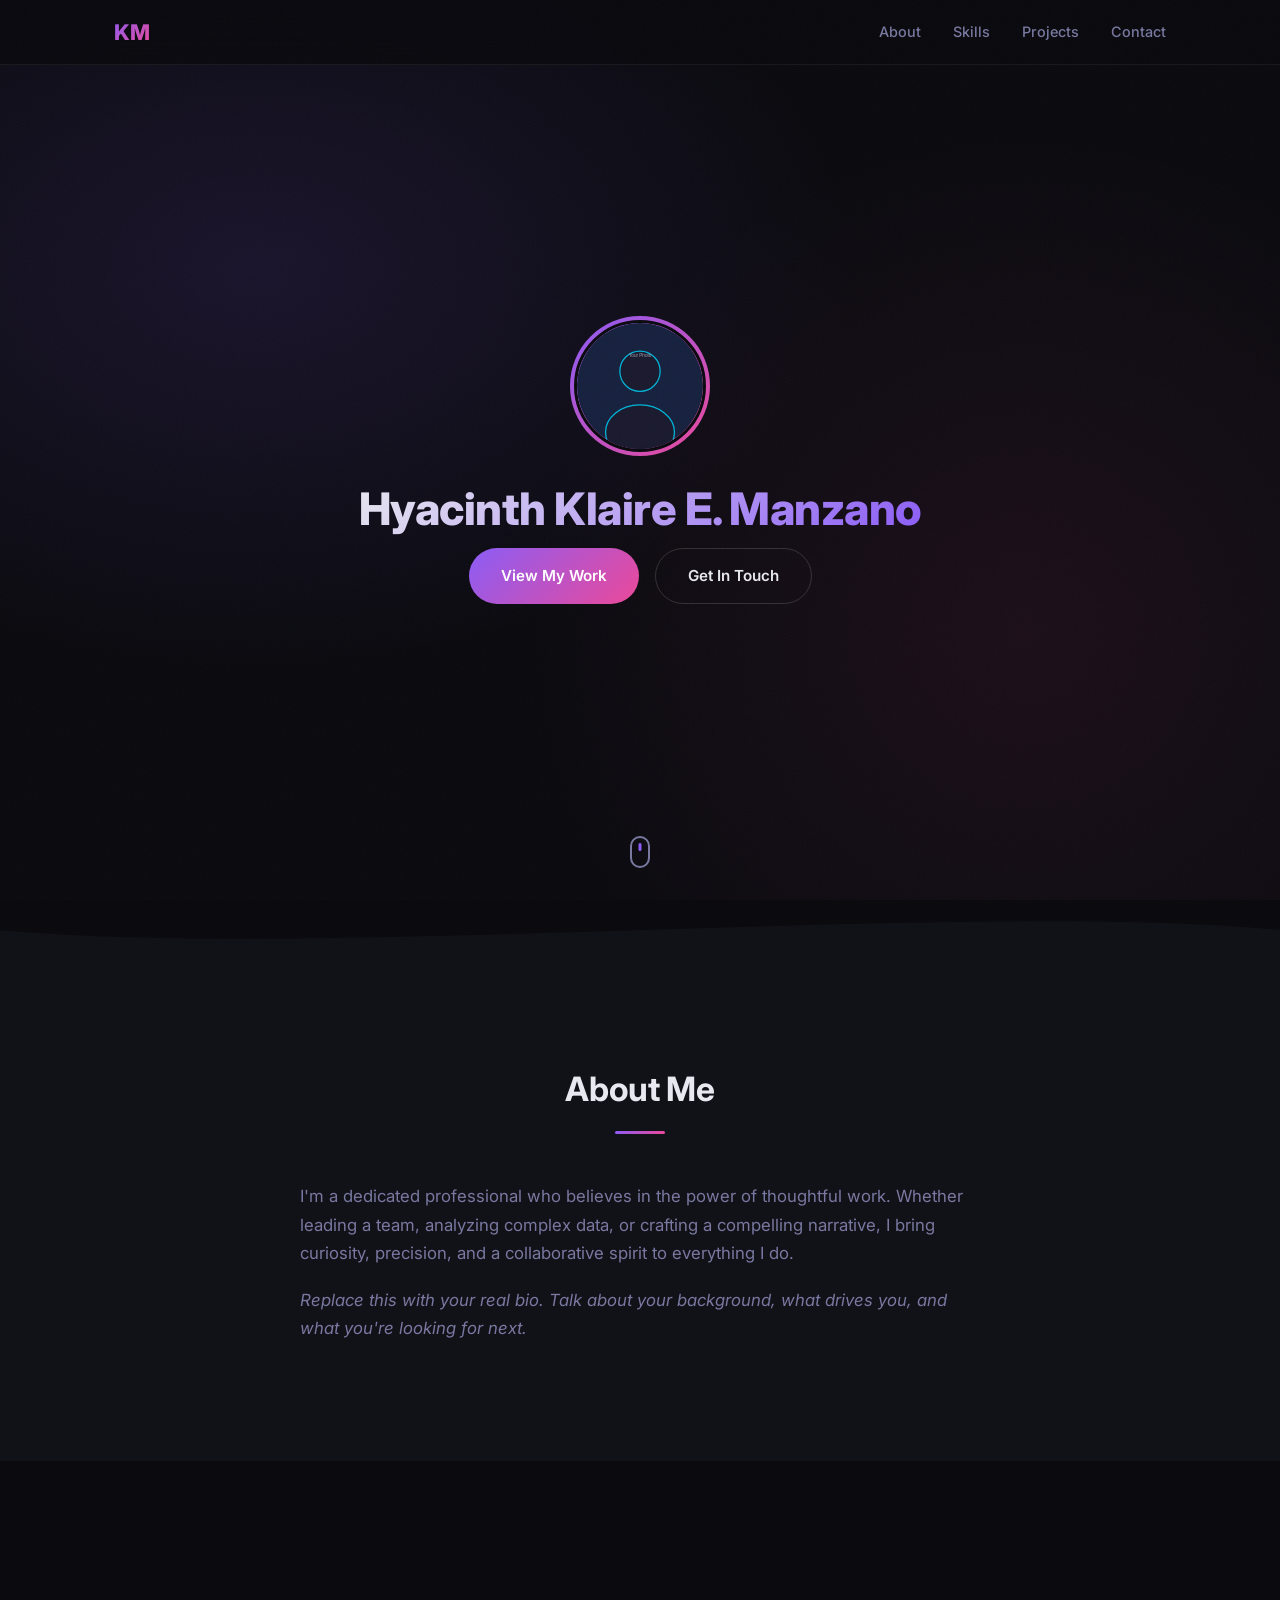
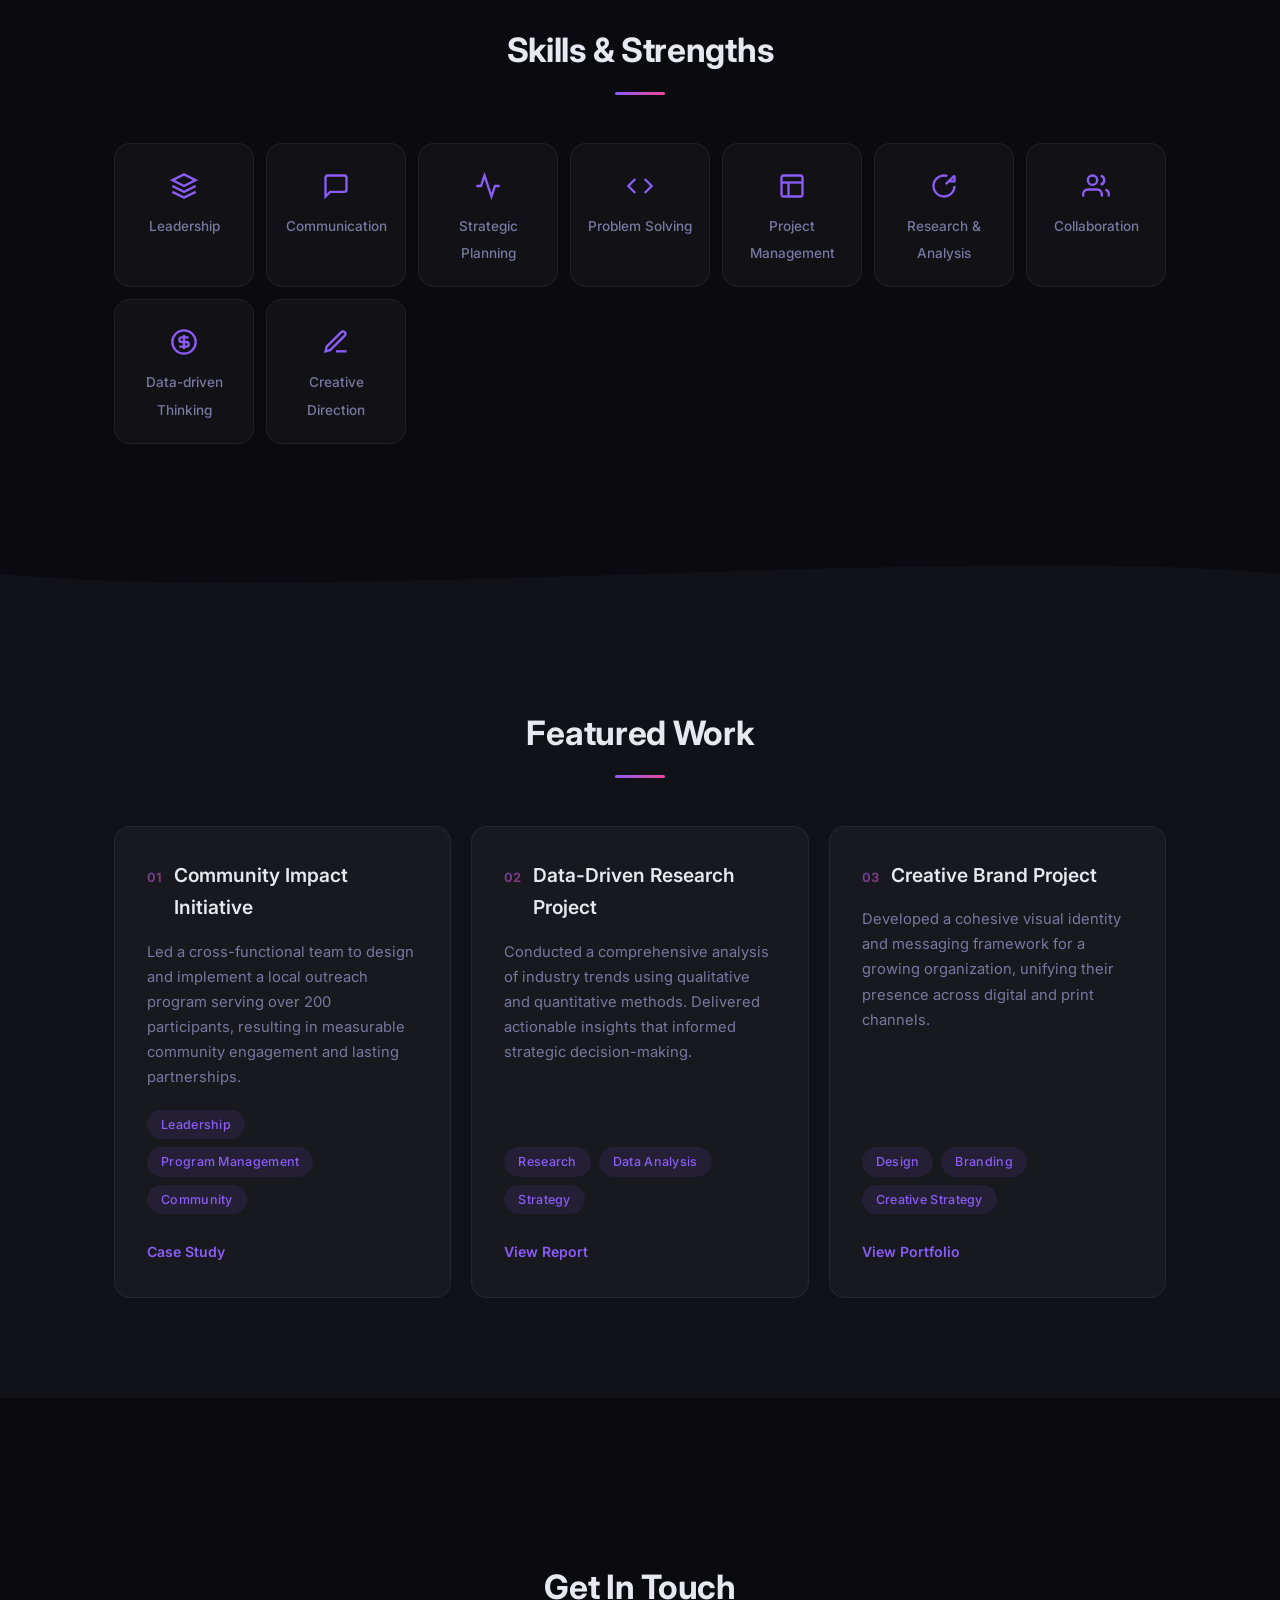
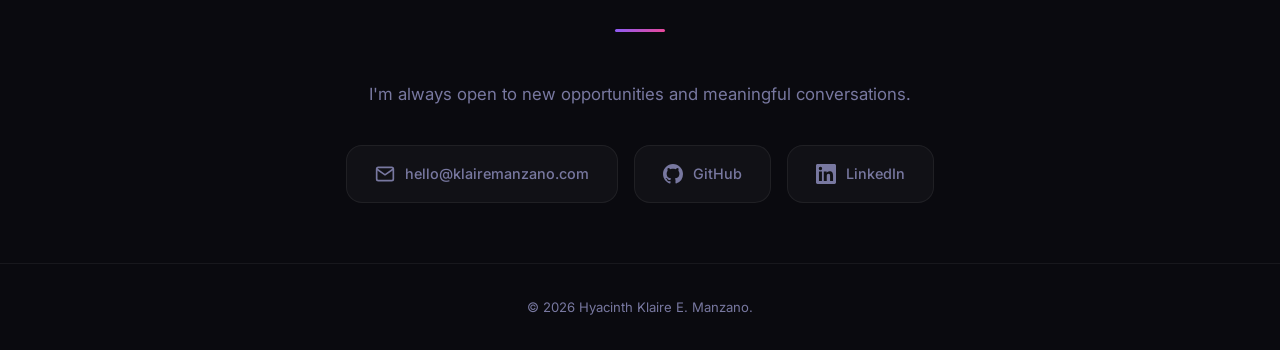
==== commit df47380a: "Redesign: sidebar nav + warm amber/rust color palette" ====
--- a/index.html
+++ b/index.html
@@ -35,7 +35,6 @@
         <img src="assets/profile.svg" alt="Klaire Manzano">
       </div>
       <h1 data-aos="fade-up" data-aos-delay="100">Hyacinth Klaire E. Manzano</h1>
-      <p class="tagline" data-aos="fade-up" data-aos-delay="200">Creating Impact Through Purposeful Work</p>
       <div class="hero-cta" data-aos="fade-up" data-aos-delay="300">
         <a href="#projects" class="btn btn-primary">View My Work</a>
         <a href="#contact" class="btn btn-outline">Get In Touch</a>
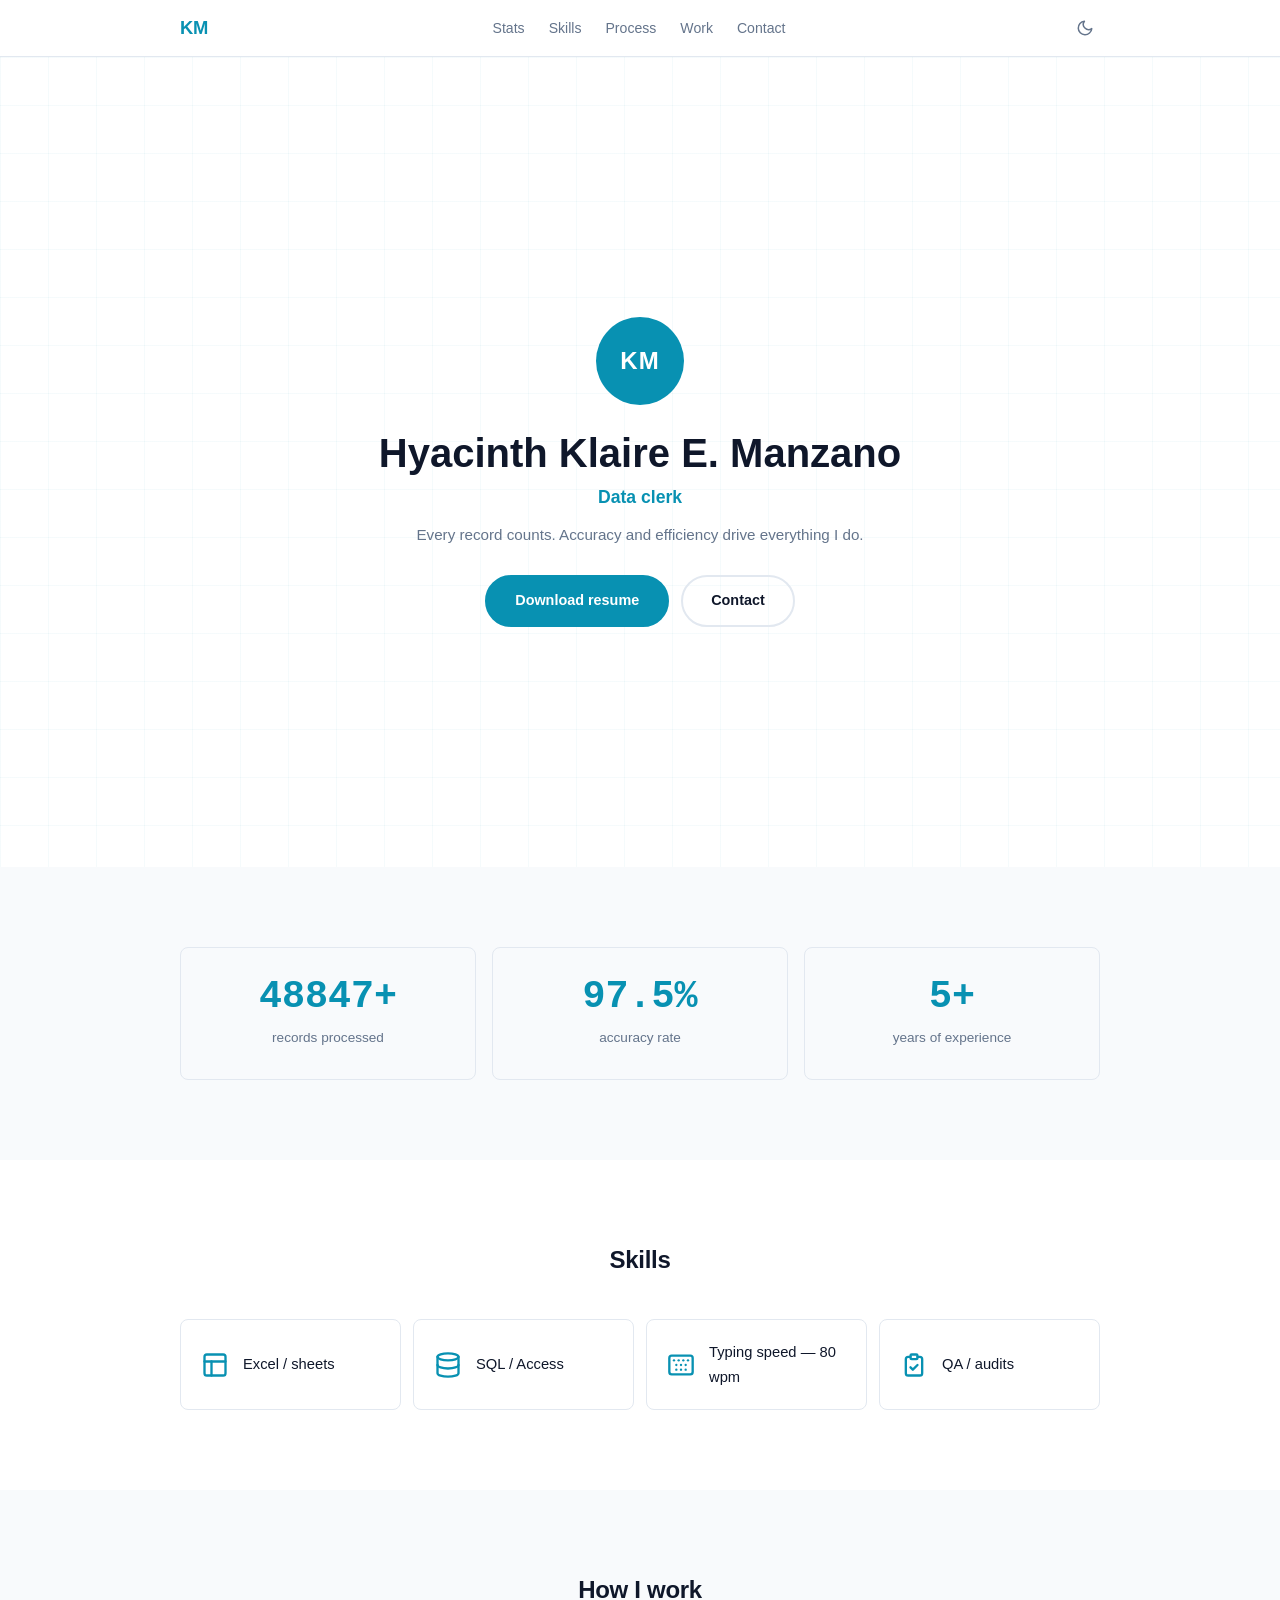
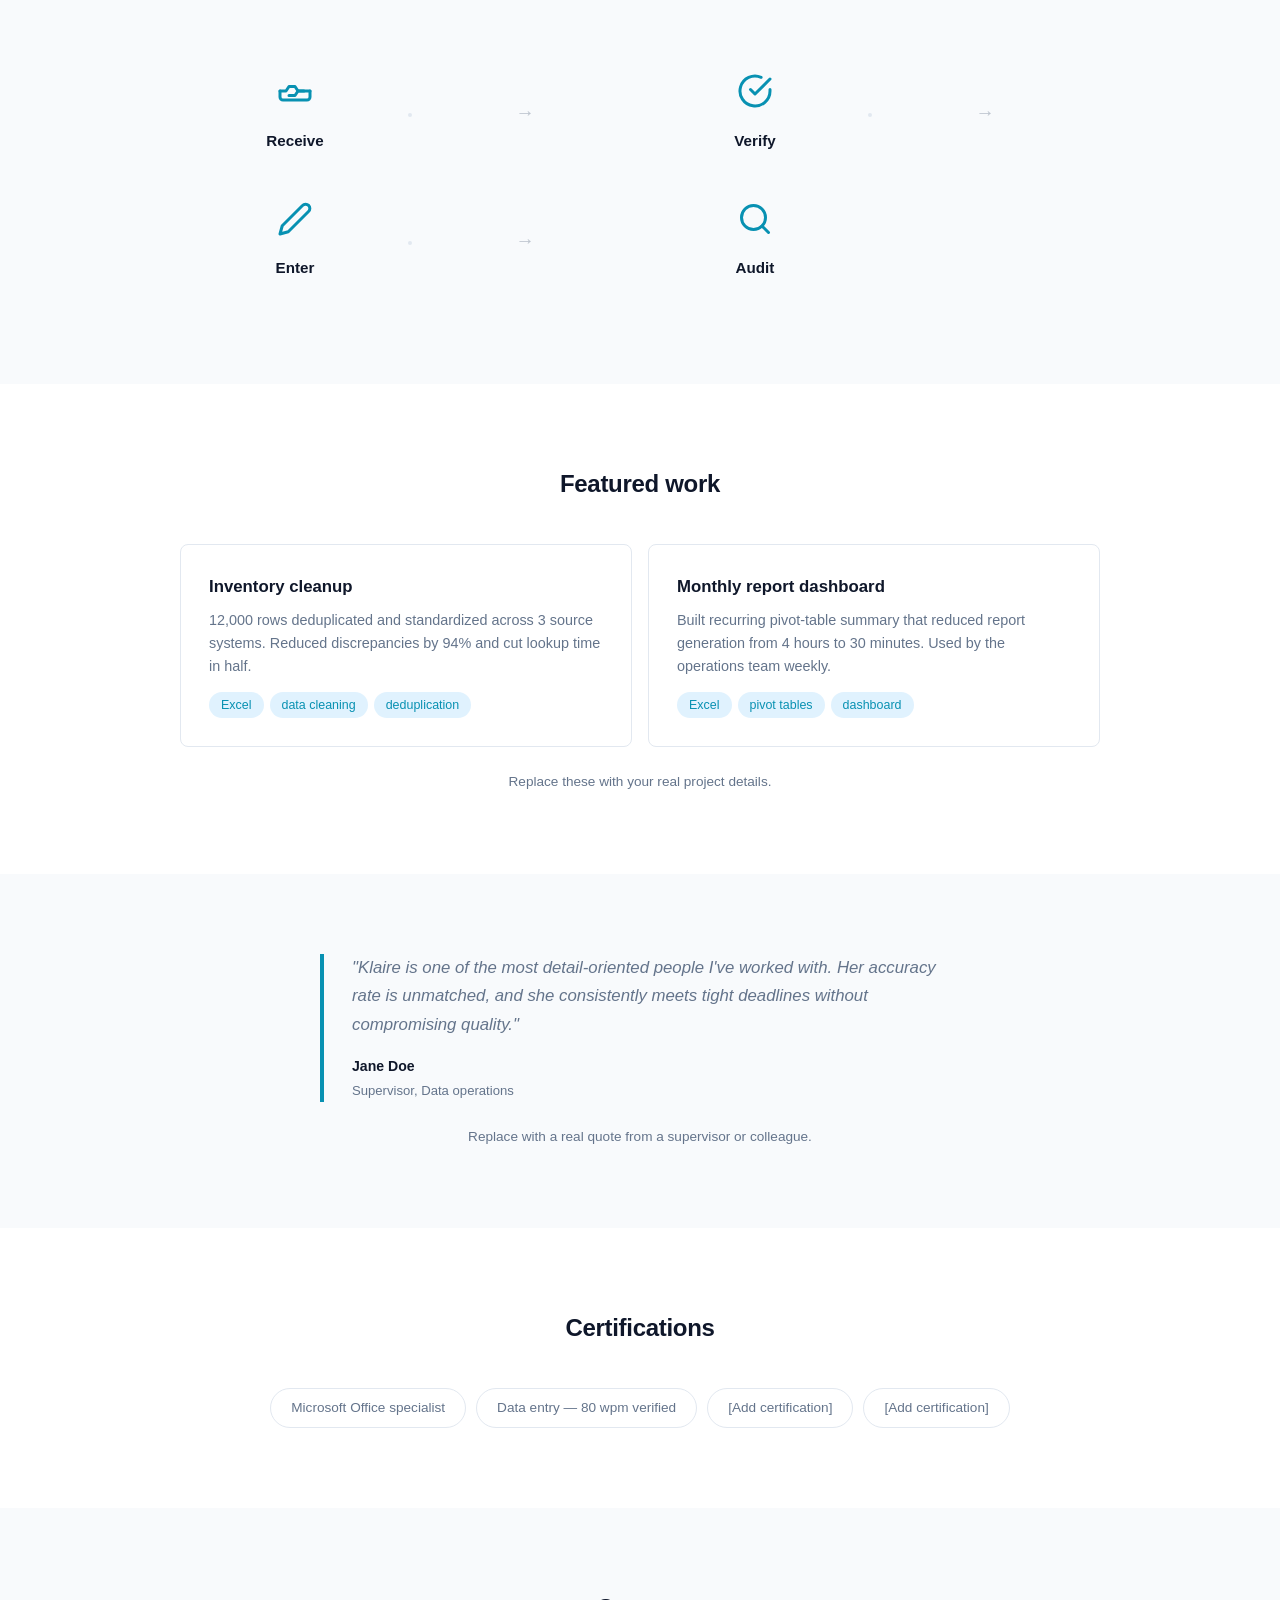
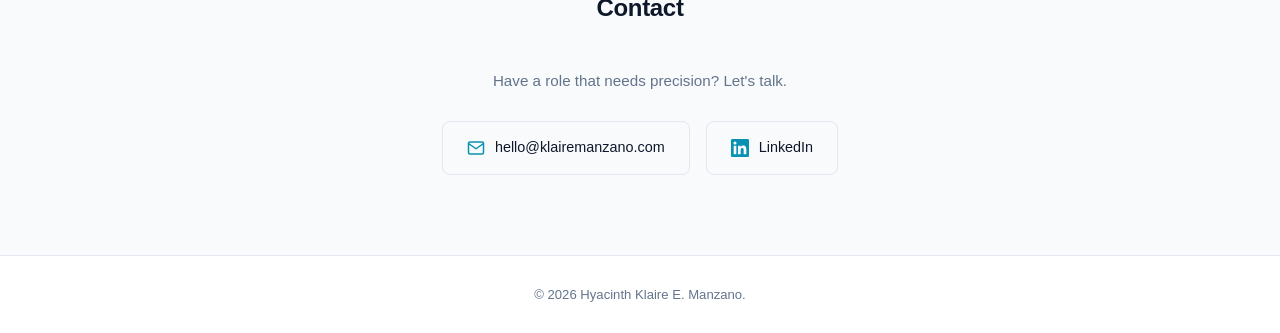
==== commit 9322d0c7: "Complete redesign — single-file data clerk portfolio, minimal flat design" ====
--- a/index.html
+++ b/index.html
@@ -1,195 +1,527 @@
 <!DOCTYPE html>
 <html lang="en">
 <head>
-  <meta charset="UTF-8">
-  <meta name="viewport" content="width=device-width, initial-scale=1.0">
-  <title>Klaire Manzano | Portfolio</title>
-  <link rel="preconnect" href="https://fonts.googleapis.com">
-  <link rel="preconnect" href="https://fonts.gstatic.com" crossorigin>
-  <link href="https://fonts.googleapis.com/css2?family=Inter:wght@400;500;600;700;800&display=swap" rel="stylesheet">
-  <link rel="stylesheet" href="css/style.css">
+<meta charset="UTF-8">
+<meta name="viewport" content="width=device-width, initial-scale=1.0">
+<title>Hyacinth Klaire E. Manzano — Data clerk</title>
+<style>
+/* ===== Reset & vars ===== */
+*,*::before,*::after{margin:0;padding:0;box-sizing:border-box}
+
+:root{
+  --accent:#0891b2;
+  --accent-bg:#e0f2fe;
+  --bg:#ffffff;
+  --bg-alt:#f8fafc;
+  --text:#0f172a;
+  --text-muted:#64748b;
+  --border:#e2e8f0;
+  --grid:rgba(8,145,178,0.04);
+  --radius:8px;
+  --font:'Inter',-apple-system,BlinkMacSystemFont,'Segoe UI',Roboto,sans-serif;
+  --mono:'Courier New',Courier,monospace;
+  --wrap:960px;
+}
+
+.dark{
+  --accent:#22d3ee;
+  --accent-bg:#0f2937;
+  --bg:#0b1120;
+  --bg-alt:#131e33;
+  --text:#e2e8f0;
+  --text-muted:#7e8ea8;
+  --border:#1e2d45;
+  --grid:rgba(34,211,238,0.035);
+}
+
+html{scroll-behavior:smooth}
+body{
+  font-family:var(--font);
+  background:var(--bg);
+  color:var(--text);
+  line-height:1.65;
+  transition:background .3s,color .3s;
+}
+a{color:var(--accent);text-decoration:none;transition:color .2s}
+a:hover{color:var(--text)}
+img{max-width:100%;display:block}
+.container{max-width:var(--wrap);margin:0 auto;padding:0 20px}
+
+/* ===== Nav ===== */
+nav{
+  position:sticky;top:0;z-index:100;
+  background:var(--bg);border-bottom:1px solid var(--border);
+  transition:background .3s;
+}
+.nav-inner{
+  max-width:var(--wrap);margin:0 auto;padding:0 20px;
+  display:flex;align-items:center;justify-content:space-between;height:56px;
+}
+.logo{font-weight:700;font-size:1.15rem;color:var(--accent);letter-spacing:-.3px}
+.nav-links{list-style:none;display:flex;gap:24px}
+.nav-links a{font-size:.88rem;color:var(--text-muted);font-weight:500}
+.nav-links a:hover{color:var(--text)}
+.nav-right{display:flex;align-items:center;gap:16px}
+#darkToggle{
+  background:none;border:none;cursor:pointer;padding:6px;
+  color:var(--text-muted);border-radius:var(--radius);display:flex;
+  transition:color .2s;
+}
+#darkToggle:hover{color:var(--text)}
+#darkToggle svg{width:18px;height:18px;display:block}
+.hamburger{
+  display:none;background:none;border:none;cursor:pointer;
+  width:22px;height:16px;position:relative;padding:0;
+}
+.hamburger span{
+  display:block;width:100%;height:2px;background:var(--text);
+  border-radius:1px;position:absolute;left:0;
+  transition:transform .3s,opacity .3s;
+}
+.hamburger span:nth-child(1){top:0}
+.hamburger span:nth-child(2){top:7px}
+.hamburger span:nth-child(3){top:14px}
+.hamburger.active span:nth-child(1){transform:translateY(7px) rotate(45deg)}
+.hamburger.active span:nth-child(2){opacity:0}
+.hamburger.active span:nth-child(3){transform:translateY(-7px) rotate(-45deg)}
+
+/* ===== Hero ===== */
+#hero{
+  min-height:90vh;display:flex;align-items:center;justify-content:center;
+  text-align:center;padding:80px 20px 60px;position:relative;overflow:hidden;
+}
+.grid-bg{
+  position:absolute;inset:0;pointer-events:none;
+  background-image:linear-gradient(to right,var(--grid) 1px,transparent 1px),
+    linear-gradient(to bottom,var(--grid) 1px,transparent 1px);
+  background-size:48px 48px;
+}
+.hero-content{position:relative;z-index:1;max-width:600px}
+.avatar{
+  width:88px;height:88px;border-radius:50%;
+  background:var(--accent);color:#fff;
+  display:flex;align-items:center;justify-content:center;
+  margin:0 auto 24px;font-weight:700;font-size:1.5rem;letter-spacing:1px;
+}
+#hero h1{font-size:2rem;font-weight:700;line-height:1.2;margin-bottom:6px}
+#hero .title{font-size:1.1rem;color:var(--accent);font-weight:600;margin-bottom:10px}
+#hero .tagline{font-size:.95rem;color:var(--text-muted);margin-bottom:28px}
+.hero-btns{display:flex;justify-content:center;gap:12px;flex-wrap:wrap}
+.btn{
+  display:inline-flex;align-items:center;padding:12px 28px;
+  border-radius:50px;font-weight:600;font-size:.9rem;transition:all .25s;
+  font-family:var(--font);
+}
+.btn-primary{background:var(--accent);color:#fff;border:2px solid var(--accent)}
+.btn-primary:hover{background:var(--text);border-color:var(--text);color:#fff}
+.btn-outline{background:transparent;color:var(--text);border:2px solid var(--border)}
+.btn-outline:hover{border-color:var(--accent);color:var(--accent)}
+
+/* ===== Sections ===== */
+section{padding:80px 0}
+section.alt{background:var(--bg-alt)}
+h2{
+  font-size:1.5rem;font-weight:700;margin-bottom:40px;
+  text-align:center;letter-spacing:-.3px;
+}
+
+/* ===== Stats ===== */
+.stats-grid{
+  display:grid;grid-template-columns:repeat(3,1fr);gap:16px;
+}
+.stat-card{
+  text-align:center;padding:28px 16px;border:1px solid var(--border);
+  border-radius:var(--radius);
+}
+.stat-number{
+  display:block;font-family:var(--mono);font-size:2.2rem;
+  font-weight:700;color:var(--accent);line-height:1.1;margin-bottom:6px;
+}
+.stat-label{font-size:.85rem;color:var(--text-muted);text-transform:lowercase}
+
+/* ===== Skills ===== */
+.skills-grid{
+  display:grid;grid-template-columns:repeat(2,1fr);gap:12px;
+}
+.skill-card{
+  display:flex;align-items:center;gap:14px;
+  padding:20px;border:1px solid var(--border);border-radius:var(--radius);
+  transition:border-color .25s;
+}
+.skill-card:hover{border-color:var(--accent)}
+.skill-icon{width:28px;height:28px;color:var(--accent);flex-shrink:0}
+.skill-card span{font-weight:500;font-size:.92rem;text-align:left}
+
+/* ===== Process ===== */
+.process-strip{
+  display:grid;grid-template-columns:repeat(4,1fr);gap:0;position:relative;
+}
+.step{
+  text-align:center;padding:24px 12px;position:relative;
+}
+.step-icon{width:36px;height:36px;margin:0 auto 10px;color:var(--accent)}
+.step span{display:block;font-weight:600;font-size:.95rem;color:var(--text)}
+.step-arrow{display:none}
+@media(min-width:768px){
+  .step-arrow{
+    display:flex;align-items:center;justify-content:center;
+    color:var(--text-muted);font-size:1.2rem;opacity:.4;
+  }
+}
+.step:not(:last-child)::after{
+  content:'';display:none;
+}
+@media(min-width:768px){
+  .step:not(:last-child)::after{
+    display:block;position:absolute;right:-2px;top:50%;
+    width:4px;height:4px;border-radius:50%;background:var(--border);
+  }
+}
+
+/* ===== Work ===== */
+.work-grid{display:grid;grid-template-columns:1fr;gap:16px}
+.work-card{
+  padding:28px;border:1px solid var(--border);border-radius:var(--radius);
+  background:var(--bg);transition:border-color .25s;
+}
+.work-card:hover{border-color:var(--accent)}
+.work-card h3{font-size:1.05rem;font-weight:600;margin-bottom:8px}
+.work-card p{font-size:.9rem;color:var(--text-muted);line-height:1.6;margin-bottom:14px}
+.tags{display:flex;flex-wrap:wrap;gap:6px}
+.tags span{
+  font-size:.78rem;padding:3px 12px;border-radius:20px;
+  background:var(--accent-bg);color:var(--accent);font-weight:500;
+}
+
+/* ===== Testimonial ===== */
+blockquote{
+  max-width:640px;margin:0 auto;padding:0 0 0 28px;
+  border-left:4px solid var(--accent);
+}
+blockquote p{font-size:1.05rem;font-style:italic;color:var(--text-muted);line-height:1.7;margin-bottom:16px}
+blockquote cite{display:block;font-style:normal;font-size:.88rem}
+blockquote cite strong{display:block;color:var(--text);font-weight:600}
+blockquote cite span{color:var(--text-muted);font-size:.82rem}
+
+/* ===== Certifications ===== */
+.cert-list{display:flex;flex-wrap:wrap;justify-content:center;gap:10px}
+.cert-pill{
+  font-size:.85rem;font-weight:500;padding:8px 20px;
+  border:1px solid var(--border);border-radius:50px;color:var(--text-muted);
+  transition:border-color .25s,color .25s;
+}
+.cert-pill:hover{border-color:var(--accent);color:var(--accent)}
+
+/* ===== Contact ===== */
+.contact-intro{text-align:center;color:var(--text-muted);margin-bottom:28px;font-size:.95rem}
+.contact-links{display:flex;justify-content:center;flex-wrap:wrap;gap:16px}
+.contact-item{
+  display:inline-flex;align-items:center;gap:10px;
+  padding:14px 24px;border:1px solid var(--border);border-radius:var(--radius);
+  color:var(--text);font-weight:500;font-size:.9rem;transition:border-color .25s;
+}
+.contact-item svg{width:18px;height:18px;color:var(--accent);flex-shrink:0}
+.contact-item:hover{border-color:var(--accent);color:var(--accent)}
+
+/* ===== Footer ===== */
+footer{text-align:center;padding:28px 0;border-top:1px solid var(--border);font-size:.82rem;color:var(--text-muted)}
+
+/* ===== Dark mode floating toggle (mobile) ===== */
+#darkToggleFab{
+  display:flex;position:fixed;bottom:20px;right:20px;z-index:99;
+  width:44px;height:44px;border-radius:50%;background:var(--bg);
+  border:1px solid var(--border);align-items:center;justify-content:center;
+  cursor:pointer;color:var(--text-muted);transition:all .25s;
+  box-shadow:0 2px 12px rgba(0,0,0,.08);
+}
+#darkToggleFab:hover{color:var(--accent);border-color:var(--accent)}
+#darkToggleFab svg{width:18px;height:18px;display:block}
+@media(min-width:768px){#darkToggleFab{display:none}}
+
+/* ===== Responsive ===== */
+@media(max-width:639px){
+  .nav-links{
+    position:fixed;top:56px;left:0;width:100%;
+    flex-direction:column;background:var(--bg);padding:16px 20px;gap:12px;
+    transform:translateY(-120%);transition:transform .35s;border-bottom:1px solid var(--border);
+  }
+  .nav-links.show{transform:translateY(0)}
+  .hamburger{display:block}
+  #hero h1{font-size:1.55rem}
+  .stat-number{font-size:1.8rem}
+  .process-strip{grid-template-columns:repeat(2,1fr);gap:8px}
+  .work-grid{grid-template-columns:1fr}
+  .skills-grid{grid-template-columns:1fr}
+  .stats-grid{gap:10px}
+  .stat-card{padding:20px 10px}
+}
+@media(min-width:640px){
+  .skills-grid{grid-template-columns:repeat(2,1fr)}
+  .work-grid{grid-template-columns:repeat(2,1fr)}
+  #hero h1{font-size:2.2rem}
+  .stat-number{font-size:2.4rem}
+}
+@media(min-width:1024px){
+  .skills-grid{grid-template-columns:repeat(4,1fr)}
+  .stats-grid{grid-template-columns:repeat(3,1fr)}
+  #hero h1{font-size:2.5rem}
+}
+
+/* ===== AOS fade-up ===== */
+[data-aos]{opacity:0;transform:translateY(18px);transition:opacity .6s ease,transform .6s ease}
+[data-aos].visible{opacity:1;transform:translateY(0)}
+</style>
 </head>
 <body>
 
-  <div class="noise"></div>
-
-  <nav class="navbar" id="navbar">
-    <div class="nav-inner">
-      <a href="#hero" class="logo">KM</a>
-      <ul class="nav-links" id="navLinks">
-        <li><a href="#about">About</a></li>
-        <li><a href="#skills">Skills</a></li>
-        <li><a href="#projects">Projects</a></li>
-        <li><a href="#contact">Contact</a></li>
-      </ul>
+<nav>
+  <div class="nav-inner">
+    <a href="#hero" class="logo">KM</a>
+    <ul class="nav-links" id="navLinks">
+      <li><a href="#stats">Stats</a></li>
+      <li><a href="#skills">Skills</a></li>
+      <li><a href="#process">Process</a></li>
+      <li><a href="#work">Work</a></li>
+      <li><a href="#contact">Contact</a></li>
+    </ul>
+    <div class="nav-right">
+      <button id="darkToggle" aria-label="Toggle dark mode">
+        <svg viewBox="0 0 24 24" fill="none" stroke="currentColor" stroke-width="2" stroke-linecap="round" stroke-linejoin="round"><path d="M21 12.79A9 9 0 1111.21 3 7 7 0 0021 12.79z"/></svg>
+      </button>
       <button class="hamburger" id="hamburger" aria-label="Menu">
         <span></span><span></span><span></span>
       </button>
     </div>
-  </nav>
-
-  <section id="hero">
-    <div class="hero-bg"></div>
-    <div class="hero-content">
-      <div class="profile-img" data-aos="fade-up">
-        <img src="assets/profile.svg" alt="Klaire Manzano">
-      </div>
-      <h1 data-aos="fade-up" data-aos-delay="100">Hyacinth Klaire E. Manzano</h1>
-      <div class="hero-cta" data-aos="fade-up" data-aos-delay="300">
-        <a href="#projects" class="btn btn-primary">View My Work</a>
-        <a href="#contact" class="btn btn-outline">Get In Touch</a>
-      </div>
-    </div>
-    <div class="scroll-indicator">
-      <span></span>
-    </div>
-  </section>
-
-  <div class="section-divider"><svg viewBox="0 0 1440 100" preserveAspectRatio="none"><path d="M0,50 C360,100 1080,0 1440,50 L1440,100 L0,100 Z" fill="#111118"/></svg></div>
-
-  <section id="about">
-    <div class="container">
-      <h2 data-aos="fade-up">About Me</h2>
-      <div class="about-content" data-aos="fade-up" data-aos-delay="100">
-        <p>
-          I'm a dedicated professional who believes in the power of thoughtful work. Whether leading a team,
-          analyzing complex data, or crafting a compelling narrative, I bring curiosity, precision, and
-          a collaborative spirit to everything I do.
-        </p>
-        <p>
-          <em>Replace this with your real bio. Talk about your background, what drives you,
-          and what you're looking for next.</em>
-        </p>
-      </div>
-    </div>
-  </section>
-
-  <div class="section-divider flipped"><svg viewBox="0 0 1440 100" preserveAspectRatio="none"><path d="M0,50 C360,100 1080,0 1440,50 L1440,100 L0,100 Z" fill="#0a0a0f"/></svg></div>
-
-  <section id="skills">
-    <div class="container">
-      <h2 data-aos="fade-up">Skills &amp; Strengths</h2>
-      <div class="skills-grid" data-aos="fade-up" data-aos-delay="100">
-        <div class="skill-card">
-          <svg class="skill-icon" viewBox="0 0 24 24" fill="none" stroke="currentColor" stroke-width="2"><path d="M12 2L2 7l10 5 10-5-10-5z"/><path d="M2 17l10 5 10-5"/><path d="M2 12l10 5 10-5"/></svg>
-          <span>Leadership</span>
+  </div>
+</nav>
+
+<section id="hero">
+  <div class="grid-bg"></div>
+  <div class="hero-content">
+    <div class="avatar">KM</div>
+    <h1>Hyacinth Klaire E. Manzano</h1>
+    <p class="title">Data clerk</p>
+    <p class="tagline">Every record counts. Accuracy and efficiency drive everything I do.</p>
+    <div class="hero-btns">
+      <a href="resume.pdf" class="btn btn-primary">Download resume</a>
+      <a href="#contact" class="btn btn-outline">Contact</a>
+    </div>
+  </div>
+</section>
+
+<section id="stats" class="alt">
+  <div class="container">
+    <div class="stats-grid">
+      <div class="stat-card" data-aos>
+        <span class="stat-number" data-target="50000" data-suffix="+">0</span>
+        <span class="stat-label">records processed</span>
+      </div>
+      <div class="stat-card" data-aos data-aos-delay="100">
+        <span class="stat-number" data-target="99.8" data-suffix="%" data-decimals="1">0</span>
+        <span class="stat-label">accuracy rate</span>
+      </div>
+      <div class="stat-card" data-aos data-aos-delay="200">
+        <span class="stat-number" data-target="5" data-suffix="+">0</span>
+        <span class="stat-label">years of experience</span>
+      </div>
+    </div>
+  </div>
+</section>
+
+<section id="skills">
+  <div class="container">
+    <h2 data-aos>Skills</h2>
+    <div class="skills-grid" data-aos data-aos-delay="100">
+      <div class="skill-card">
+        <svg class="skill-icon" viewBox="0 0 24 24" fill="none" stroke="currentColor" stroke-width="2" stroke-linecap="round" stroke-linejoin="round"><rect x="3" y="3" width="18" height="18" rx="2"/><path d="M3 9h18"/><path d="M9 21V9"/></svg>
+        <span>Excel / sheets</span>
+      </div>
+      <div class="skill-card">
+        <svg class="skill-icon" viewBox="0 0 24 24" fill="none" stroke="currentColor" stroke-width="2" stroke-linecap="round" stroke-linejoin="round"><ellipse cx="12" cy="5" rx="9" ry="3"/><path d="M21 12c0 1.66-4 3-9 3s-9-1.34-9-3"/><path d="M3 5v14c0 1.66 4 3 9 3s9-1.34 9-3V5"/></svg>
+        <span>SQL / Access</span>
+      </div>
+      <div class="skill-card">
+        <svg class="skill-icon" viewBox="0 0 24 24" fill="none" stroke="currentColor" stroke-width="2" stroke-linecap="round" stroke-linejoin="round"><rect x="2" y="4" width="20" height="16" rx="2"/><path d="M6 8h.01"/><path d="M10 8h.01"/><path d="M14 8h.01"/><path d="M18 8h.01"/><path d="M8 12h.01"/><path d="M12 12h.01"/><path d="M16 12h.01"/><path d="M8 16h.01"/><path d="M12 16h.01"/><path d="M16 16h.01"/></svg>
+        <span>Typing speed — 80 wpm</span>
+      </div>
+      <div class="skill-card">
+        <svg class="skill-icon" viewBox="0 0 24 24" fill="none" stroke="currentColor" stroke-width="2" stroke-linecap="round" stroke-linejoin="round"><path d="M9 5H7a2 2 0 00-2 2v12a2 2 0 002 2h10a2 2 0 002-2V7a2 2 0 00-2-2h-2"/><rect x="9" y="3" width="6" height="4" rx="1"/><path d="M9 14l2 2 4-4"/></svg>
+        <span>QA / audits</span>
+      </div>
+    </div>
+  </div>
+</section>
+
+<section id="process" class="alt">
+  <div class="container">
+    <h2 data-aos>How I work</h2>
+    <div class="process-strip" data-aos>
+      <div class="step">
+        <svg class="step-icon" viewBox="0 0 24 24" fill="none" stroke="currentColor" stroke-width="2" stroke-linecap="round" stroke-linejoin="round"><path d="M22 12h-8l-2 3H8"/><path d="M2 12h4l2-3h4l2 3h4"/><path d="M22 12v4a2 2 0 01-2 2H4a2 2 0 01-2-2v-4"/></svg>
+        <span>Receive</span>
+      </div>
+      <div class="step-arrow">→</div>
+      <div class="step">
+        <svg class="step-icon" viewBox="0 0 24 24" fill="none" stroke="currentColor" stroke-width="2" stroke-linecap="round" stroke-linejoin="round"><path d="M22 11.08V12a10 10 0 11-5.93-9.14"/><polyline points="22 4 12 14.01 9 11.01"/></svg>
+        <span>Verify</span>
+      </div>
+      <div class="step-arrow">→</div>
+      <div class="step">
+        <svg class="step-icon" viewBox="0 0 24 24" fill="none" stroke="currentColor" stroke-width="2" stroke-linecap="round" stroke-linejoin="round"><path d="M17 3a2.83 2.83 0 114 4L7.5 20.5 2 22l1.5-5.5L17 3z"/></svg>
+        <span>Enter</span>
+      </div>
+      <div class="step-arrow">→</div>
+      <div class="step">
+        <svg class="step-icon" viewBox="0 0 24 24" fill="none" stroke="currentColor" stroke-width="2" stroke-linecap="round" stroke-linejoin="round"><circle cx="11" cy="11" r="8"/><path d="M21 21l-4.35-4.35"/></svg>
+        <span>Audit</span>
+      </div>
+    </div>
+  </div>
+</section>
+
+<section id="work">
+  <div class="container">
+    <h2 data-aos>Featured work</h2>
+    <div class="work-grid">
+      <article class="work-card" data-aos>
+        <h3>Inventory cleanup</h3>
+        <p>12,000 rows deduplicated and standardized across 3 source systems. Reduced discrepancies by 94% and cut lookup time in half.</p>
+        <div class="tags">
+          <span>Excel</span><span>data cleaning</span><span>deduplication</span>
         </div>
-        <div class="skill-card">
-          <svg class="skill-icon" viewBox="0 0 24 24" fill="none" stroke="currentColor" stroke-width="2"><path d="M21 15a2 2 0 01-2 2H7l-4 4V5a2 2 0 012-2h14a2 2 0 012 2z"/></svg>
-          <span>Communication</span>
+      </article>
+      <article class="work-card" data-aos data-aos-delay="100">
+        <h3>Monthly report dashboard</h3>
+        <p>Built recurring pivot-table summary that reduced report generation from 4 hours to 30 minutes. Used by the operations team weekly.</p>
+        <div class="tags">
+          <span>Excel</span><span>pivot tables</span><span>dashboard</span>
         </div>
-        <div class="skill-card">
-          <svg class="skill-icon" viewBox="0 0 24 24" fill="none" stroke="currentColor" stroke-width="2"><path d="M22 12h-4l-3 9L9 3l-3 9H2"/></svg>
-          <span>Strategic Planning</span>
-        </div>
-        <div class="skill-card">
-          <svg class="skill-icon" viewBox="0 0 24 24" fill="none" stroke="currentColor" stroke-width="2"><path d="M16 18l6-6-6-6"/><path d="M8 6l-6 6 6 6"/></svg>
-          <span>Problem Solving</span>
-        </div>
-        <div class="skill-card">
-          <svg class="skill-icon" viewBox="0 0 24 24" fill="none" stroke="currentColor" stroke-width="2"><rect x="3" y="3" width="18" height="18" rx="2"/><path d="M3 9h18"/><path d="M9 21V9"/></svg>
-          <span>Project Management</span>
-        </div>
-        <div class="skill-card">
-          <svg class="skill-icon" viewBox="0 0 24 24" fill="none" stroke="currentColor" stroke-width="2"><path d="M21 12a9 9 0 11-6.219-8.56"/><path d="M21 3v5h-5"/><path d="M21 3l-7.5 7.5"/></svg>
-          <span>Research &amp; Analysis</span>
-        </div>
-        <div class="skill-card">
-          <svg class="skill-icon" viewBox="0 0 24 24" fill="none" stroke="currentColor" stroke-width="2"><path d="M17 21v-2a4 4 0 00-4-4H5a4 4 0 00-4 4v2"/><circle cx="9" cy="7" r="4"/><path d="M23 21v-2a4 4 0 00-3-3.87"/><path d="M16 3.13a4 4 0 010 7.75"/></svg>
-          <span>Collaboration</span>
-        </div>
-        <div class="skill-card">
-          <svg class="skill-icon" viewBox="0 0 24 24" fill="none" stroke="currentColor" stroke-width="2"><circle cx="12" cy="12" r="10"/><path d="M16 8h-6a2 2 0 100 4h4a2 2 0 110 4H8"/><path d="M12 18V6"/></svg>
-          <span>Data-driven Thinking</span>
-        </div>
-        <div class="skill-card">
-          <svg class="skill-icon" viewBox="0 0 24 24" fill="none" stroke="currentColor" stroke-width="2"><path d="M12 20h9"/><path d="M16.5 3.5a2.121 2.121 0 013 3L7 19l-4 1 1-4L16.5 3.5z"/></svg>
-          <span>Creative Direction</span>
-        </div>
-      </div>
-    </div>
-  </section>
-
-  <div class="section-divider"><svg viewBox="0 0 1440 100" preserveAspectRatio="none"><path d="M0,50 C360,100 1080,0 1440,50 L1440,100 L0,100 Z" fill="#111118"/></svg></div>
-
-  <section id="projects">
-    <div class="container">
-      <h2 data-aos="fade-up">Featured Work</h2>
-      <div class="projects-grid">
-        <article class="project-card" data-aos="fade-up">
-          <div class="card-header">
-            <span class="project-number">01</span>
-            <h3>Community Impact Initiative</h3>
-          </div>
-          <p>Led a cross-functional team to design and implement a local outreach program serving over 200 participants, resulting in measurable community engagement and lasting partnerships.</p>
-          <div class="tags">
-            <span>Leadership</span><span>Program Management</span><span>Community</span>
-          </div>
-          <div class="card-links">
-            <a href="#" target="_blank">Case Study</a>
-          </div>
-        </article>
-
-        <article class="project-card" data-aos="fade-up" data-aos-delay="100">
-          <div class="card-header">
-            <span class="project-number">02</span>
-            <h3>Data-Driven Research Project</h3>
-          </div>
-          <p>Conducted a comprehensive analysis of industry trends using qualitative and quantitative methods. Delivered actionable insights that informed strategic decision-making.</p>
-          <div class="tags">
-            <span>Research</span><span>Data Analysis</span><span>Strategy</span>
-          </div>
-          <div class="card-links">
-            <a href="#" target="_blank">View Report</a>
-          </div>
-        </article>
-
-        <article class="project-card" data-aos="fade-up" data-aos-delay="200">
-          <div class="card-header">
-            <span class="project-number">03</span>
-            <h3>Creative Brand Project</h3>
-          </div>
-          <p>Developed a cohesive visual identity and messaging framework for a growing organization, unifying their presence across digital and print channels.</p>
-          <div class="tags">
-            <span>Design</span><span>Branding</span><span>Creative Strategy</span>
-          </div>
-          <div class="card-links">
-            <a href="#" target="_blank">View Portfolio</a>
-          </div>
-        </article>
-      </div>
-    </div>
-  </section>
-
-  <div class="section-divider flipped"><svg viewBox="0 0 1440 100" preserveAspectRatio="none"><path d="M0,50 C360,100 1080,0 1440,50 L1440,100 L0,100 Z" fill="#0a0a0f"/></svg></div>
-
-  <section id="contact">
-    <div class="container">
-      <h2 data-aos="fade-up">Get In Touch</h2>
-      <p class="contact-intro" data-aos="fade-up" data-aos-delay="100">I'm always open to new opportunities and meaningful conversations.</p>
-      <div class="contact-links" data-aos="fade-up" data-aos-delay="200">
-        <a href="mailto:hello@klairemanzano.com" class="contact-item">
-          <svg viewBox="0 0 24 24" fill="none" stroke="currentColor" stroke-width="2"><path d="M4 4h16c1.1 0 2 .9 2 2v12c0 1.1-.9 2-2 2H4c-1.1 0-2-.9-2-2V6c0-1.1.9-2 2-2z"/><polyline points="22,6 12,13 2,6"/></svg>
-          hello@klairemanzano.com
-        </a>
-        <a href="https://github.com/klaireLK" target="_blank" class="contact-item">
-          <svg viewBox="0 0 24 24" fill="currentColor"><path d="M12 0C5.37 0 0 5.37 0 12c0 5.31 3.435 9.795 8.205 11.385.6.105.825-.255.825-.57 0-.285-.015-1.23-.015-2.235-3.015.555-3.795-.735-4.035-1.41-.135-.345-.72-1.41-1.23-1.695-.42-.225-1.02-.78-.015-.795.945-.015 1.62.87 1.845 1.23 1.08 1.815 2.805 1.305 3.495.99.105-.78.42-1.305.765-1.605-2.67-.3-5.46-1.335-5.46-5.925 0-1.305.465-2.385 1.23-3.225-.12-.3-.54-1.53.12-3.18 0 0 1.005-.315 3.3 1.23.96-.27 1.98-.405 3-.405s2.04.135 3 .405c2.295-1.56 3.3-1.23 3.3-1.23.66 1.65.24 2.88.12 3.18.765.84 1.23 1.905 1.23 3.225 0 4.605-2.805 5.625-5.475 5.925.435.375.81 1.095.81 2.22 0 1.605-.015 2.895-.015 3.3 0 .315.225.69.825.57A12.02 12.02 0 0024 12c0-6.63-5.37-12-12-12z"/></svg>
-          GitHub
-        </a>
-        <a href="https://linkedin.com/in/klairemanzano" target="_blank" class="contact-item">
-          <svg viewBox="0 0 24 24" fill="currentColor"><path d="M20.447 20.452h-3.554v-5.569c0-1.328-.027-3.037-1.852-3.037-1.853 0-2.136 1.445-2.136 2.939v5.667H9.351V9h3.414v1.561h.046c.477-.9 1.637-1.85 3.37-1.85 3.601 0 4.267 2.37 4.267 5.455v6.286zM5.337 7.433a2.062 2.062 0 01-2.063-2.065 2.064 2.064 0 112.063 2.065zm1.782 13.019H3.555V9h3.564v11.452zM22.225 0H1.771C.792 0 0 .774 0 1.729v20.542C0 23.227.792 24 1.771 24h20.451C23.2 24 24 23.227 24 22.271V1.729C24 .774 23.2 0 22.222 0h.003z"/></svg>
-          LinkedIn
-        </a>
-      </div>
-    </div>
-  </section>
-
-  <footer>
-    <div class="container">
-      <p>&copy; 2026 Hyacinth Klaire E. Manzano.</p>
-    </div>
-  </footer>
-
-  <script src="js/main.js"></script>
+      </article>
+    </div>
+    <p style="text-align:center;margin-top:24px;font-size:.85rem;color:var(--text-muted)">Replace these with your real project details.</p>
+  </div>
+</section>
+
+<section id="testimonial" class="alt">
+  <div class="container">
+    <blockquote data-aos>
+      <p>"Klaire is one of the most detail-oriented people I've worked with. Her accuracy rate is unmatched, and she consistently meets tight deadlines without compromising quality."</p>
+      <cite>
+        <strong>Jane Doe</strong>
+        <span>Supervisor, Data operations</span>
+      </cite>
+    </blockquote>
+    <p style="text-align:center;margin-top:24px;font-size:.85rem;color:var(--text-muted)">Replace with a real quote from a supervisor or colleague.</p>
+  </div>
+</section>
+
+<section id="certifications">
+  <div class="container">
+    <h2 data-aos>Certifications</h2>
+    <div class="cert-list" data-aos data-aos-delay="100">
+      <span class="cert-pill">Microsoft Office specialist</span>
+      <span class="cert-pill">Data entry — 80 wpm verified</span>
+      <span class="cert-pill">[Add certification]</span>
+      <span class="cert-pill">[Add certification]</span>
+    </div>
+  </div>
+</section>
+
+<section id="contact" class="alt">
+  <div class="container">
+    <h2 data-aos>Contact</h2>
+    <p class="contact-intro" data-aos data-aos-delay="100">Have a role that needs precision? Let's talk.</p>
+    <div class="contact-links" data-aos data-aos-delay="200">
+      <a href="mailto:hello@klairemanzano.com" class="contact-item">
+        <svg viewBox="0 0 24 24" fill="none" stroke="currentColor" stroke-width="2" stroke-linecap="round" stroke-linejoin="round"><path d="M4 4h16c1.1 0 2 .9 2 2v12c0 1.1-.9 2-2 2H4c-1.1 0-2-.9-2-2V6c0-1.1.9-2 2-2z"/><polyline points="22,6 12,13 2,6"/></svg>
+        hello@klairemanzano.com
+      </a>
+      <a href="https://linkedin.com/in/klairemanzano" target="_blank" class="contact-item">
+        <svg viewBox="0 0 24 24" fill="currentColor"><path d="M20.447 20.452h-3.554v-5.569c0-1.328-.027-3.037-1.852-3.037-1.853 0-2.136 1.445-2.136 2.939v5.667H9.351V9h3.414v1.561h.046c.477-.9 1.637-1.85 3.37-1.85 3.601 0 4.267 2.37 4.267 5.455v6.286zM5.337 7.433a2.062 2.062 0 01-2.063-2.065 2.064 2.064 0 112.063 2.065zm1.782 13.019H3.555V9h3.564v11.452zM22.225 0H1.771C.792 0 0 .774 0 1.729v20.542C0 23.227.792 24 1.771 24h20.451C23.2 24 24 23.227 24 22.271V1.729C24 .774 23.2 0 22.222 0h.003z"/></svg>
+        LinkedIn
+      </a>
+    </div>
+  </div>
+</section>
+
+<footer>
+  <div class="container">
+    <p>&copy; 2026 Hyacinth Klaire E. Manzano.</p>
+  </div>
+</footer>
+
+<button id="darkToggleFab" aria-label="Toggle dark mode">
+  <svg viewBox="0 0 24 24" fill="none" stroke="currentColor" stroke-width="2" stroke-linecap="round" stroke-linejoin="round"><path d="M21 12.79A9 9 0 1111.21 3 7 7 0 0021 12.79z"/></svg>
+</button>
+
+<script>
+(function(){
+  const hamburger=document.getElementById('hamburger');
+  const navLinks=document.getElementById('navLinks');
+  hamburger.addEventListener('click',()=>{
+    hamburger.classList.toggle('active');
+    navLinks.classList.toggle('show');
+  });
+  document.querySelectorAll('.nav-links a').forEach(l=>{
+    l.addEventListener('click',()=>{
+      hamburger.classList.remove('active');
+      navLinks.classList.remove('show');
+    });
+  });
+
+  const body=document.body;
+  const navDark=document.getElementById('darkToggle');
+  const fabDark=document.getElementById('darkToggleFab');
+  let dark=false;
+
+  function setDark(v){
+    dark=v;
+    body.classList.toggle('dark',dark);
+  }
+
+  function toggleDark(){
+    setDark(!dark);
+    updateIcons();
+  }
+
+  function updateIcons(){
+    const p=dark
+      ? '<path d="M21 12.79A9 9 0 1111.21 3 7 7 0 0021 12.79z"/>'
+      : '<circle cx="12" cy="12" r="5"/><path d="M12 1v2M12 21v2M4.22 4.22l1.42 1.42M18.36 18.36l1.42 1.42M1 12h2M21 12h2M4.22 19.78l1.42-1.42M18.36 5.64l1.42-1.42"/>';
+    [navDark,fabDark].forEach(b=>{if(b)b.innerHTML='<svg viewBox="0 0 24 24" fill="none" stroke="currentColor" stroke-width="2" stroke-linecap="round" stroke-linejoin="round">'+p+'</svg>'});
+  }
+
+  [navDark,fabDark].forEach(b=>{if(b)b.addEventListener('click',toggleDark)});
+
+  const aosEls=document.querySelectorAll('[data-aos]');
+  const aosObs=new IntersectionObserver(entries=>{
+    entries.forEach(e=>{if(e.isIntersecting){e.target.classList.add('visible');aosObs.unobserve(e.target)}});
+  },{threshold:.15});
+  aosEls.forEach(el=>aosObs.observe(el));
+
+  const statNumbers=document.querySelectorAll('.stat-number');
+  const statObs=new IntersectionObserver(entries=>{
+    entries.forEach(e=>{
+      if(!e.isIntersecting)return;
+      const el=e.target;
+      statObs.unobserve(el);
+      const target=parseFloat(el.dataset.target);
+      const suffix=el.dataset.suffix||'';
+      const decimals=parseInt(el.dataset.decimals)||0;
+      const duration=1500;
+      const start=performance.now();
+      function step(now){
+        const t=Math.min((now-start)/duration,1);
+        const eased=1-Math.pow(1-t,3);
+        const val=eased*target;
+        el.textContent=val.toFixed(decimals)+suffix;
+        if(t<1)requestAnimationFrame(step);
+      }
+      requestAnimationFrame(step);
+    });
+  },{threshold:.4});
+  statNumbers.forEach(el=>statObs.observe(el));
+})();
+</script>
 </body>
 </html>
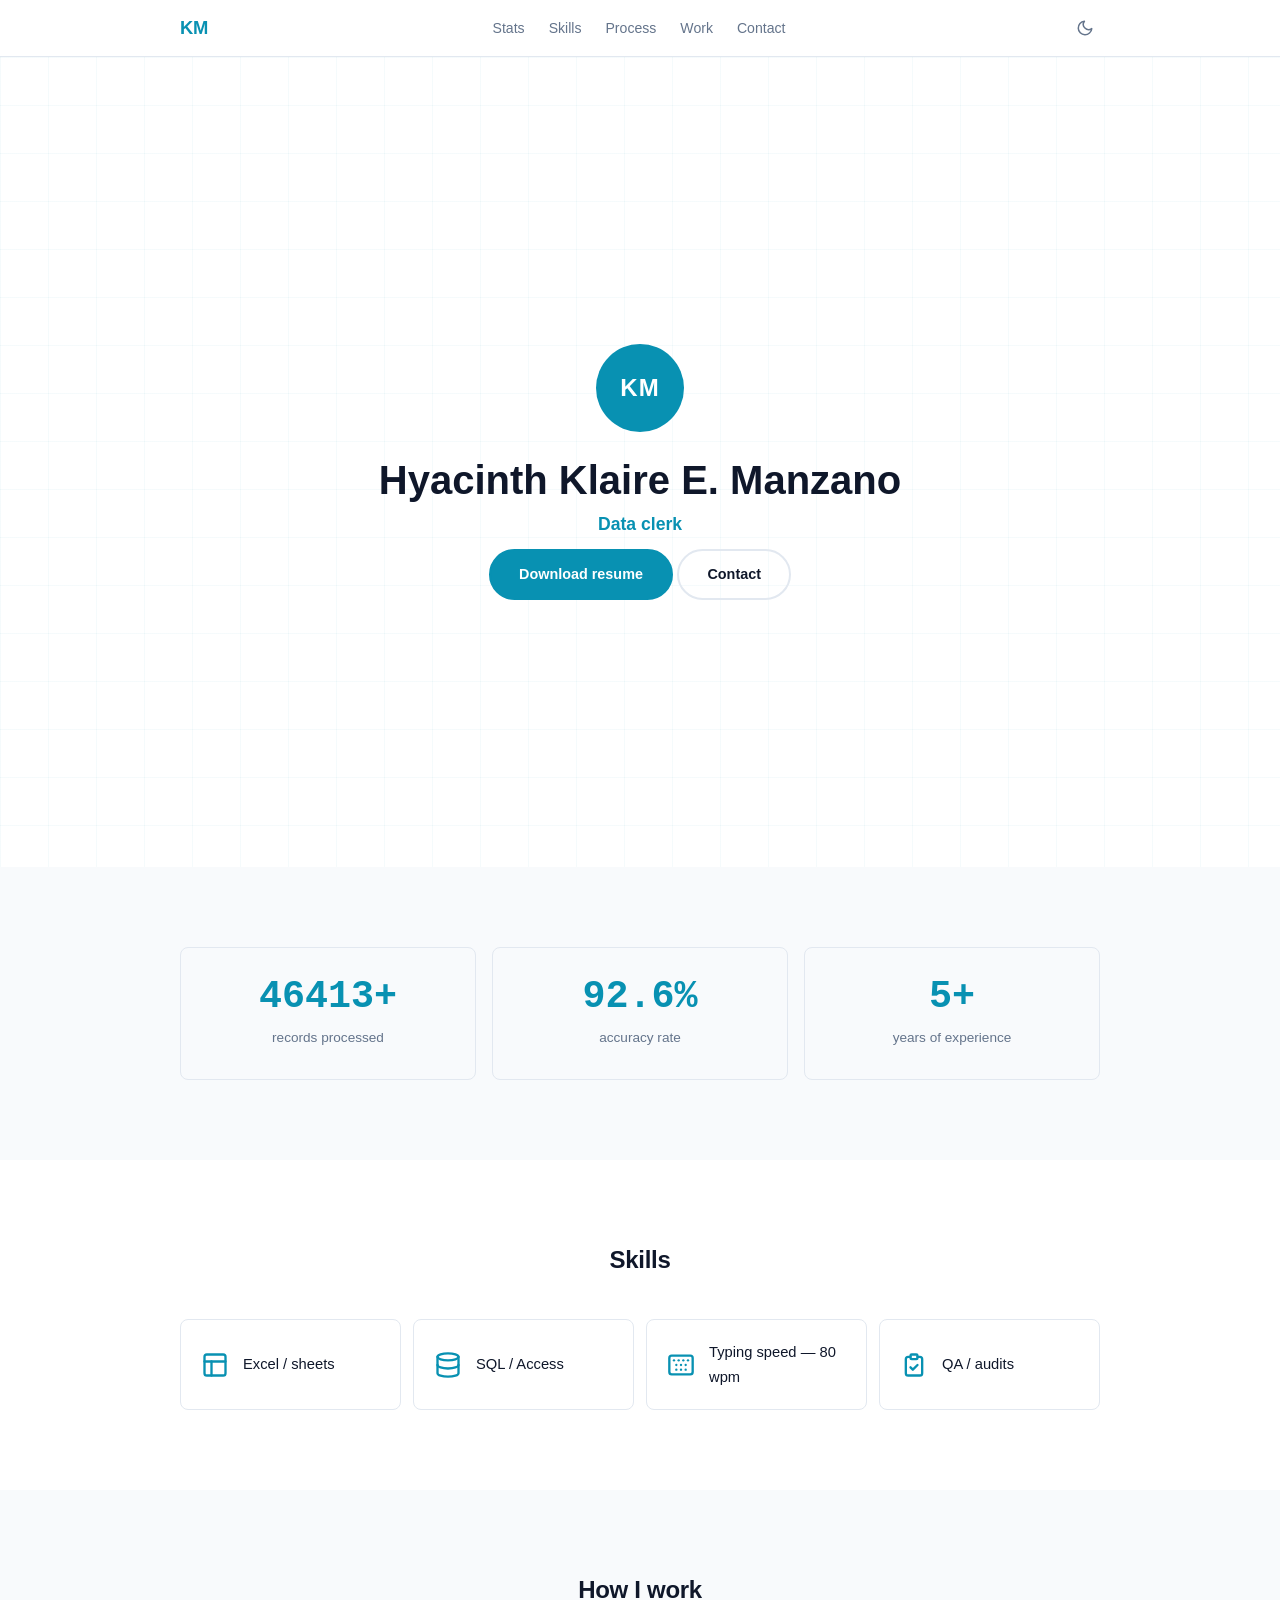
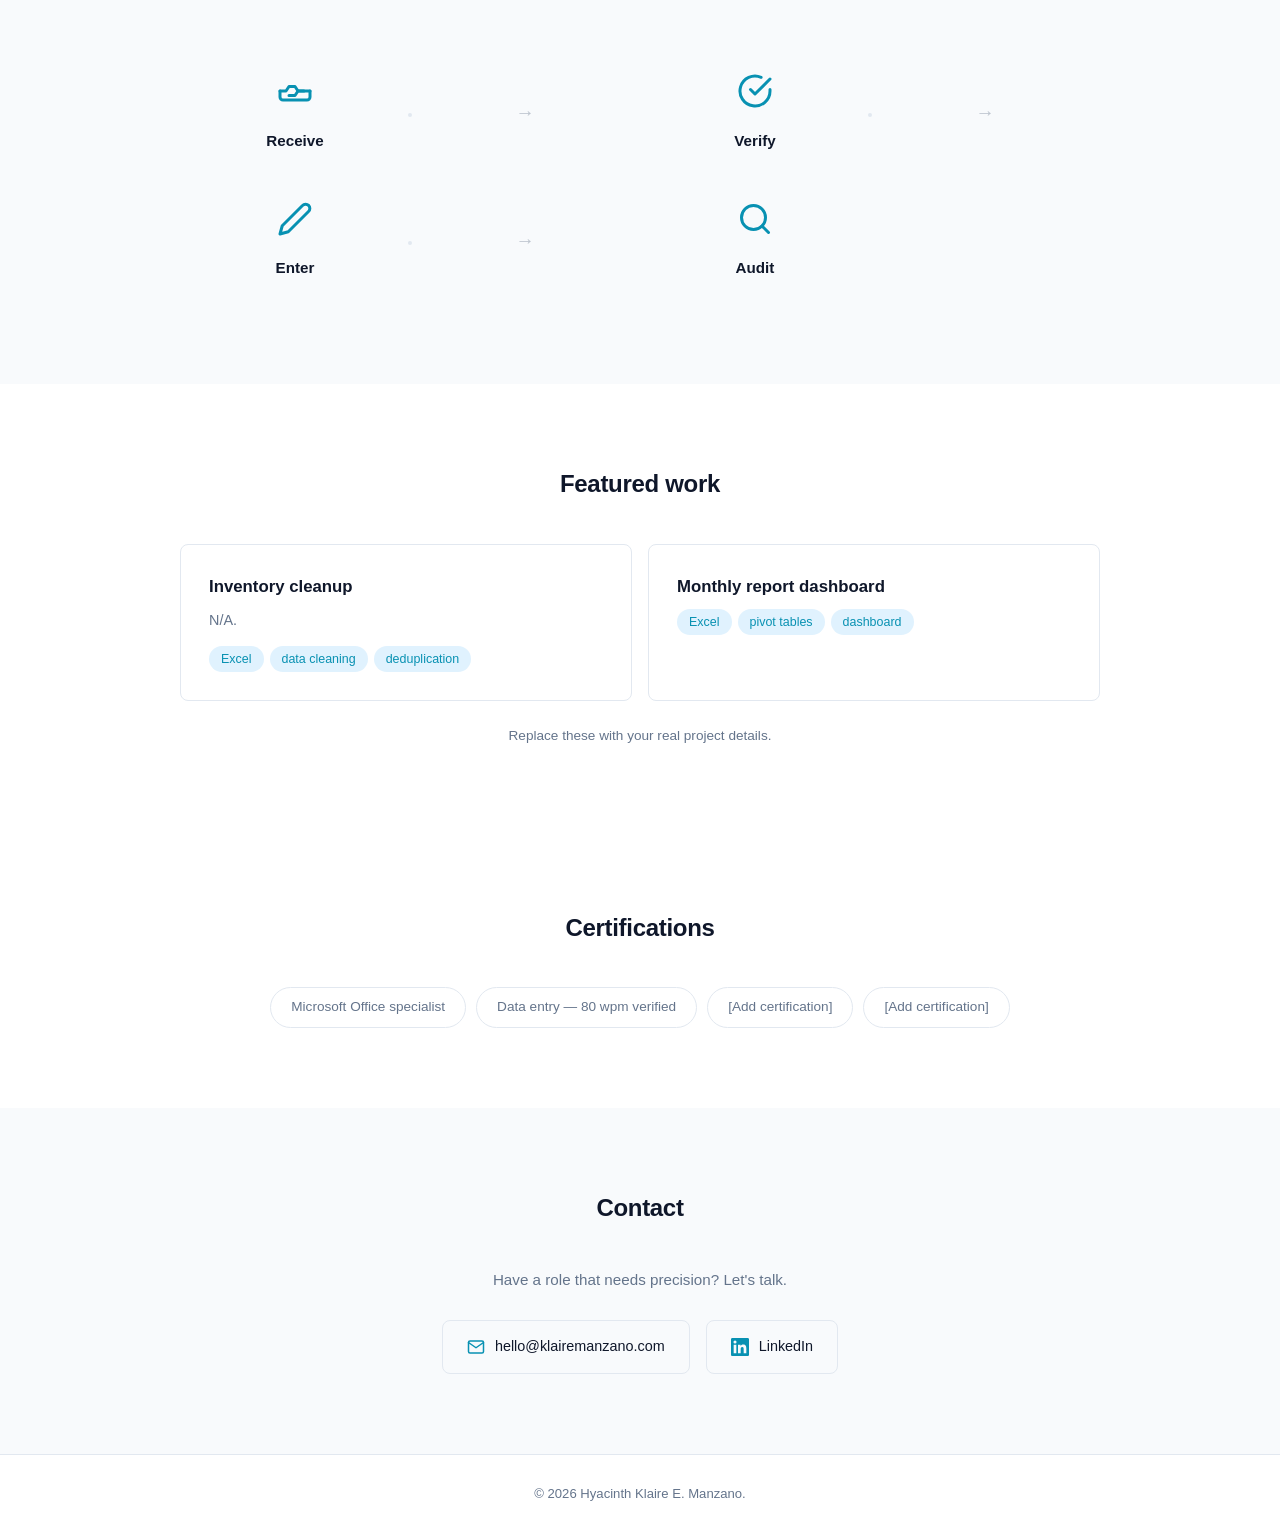
==== commit d0e8079f: "changed body" ====
--- a/index.html
+++ b/index.html
@@ -301,8 +301,6 @@
     <div class="avatar">KM</div>
     <h1>Hyacinth Klaire E. Manzano</h1>
     <p class="title">Data clerk</p>
-    <p class="tagline">Every record counts. Accuracy and efficiency drive everything I do.</p>
-    <div class="hero-btns">
       <a href="resume.pdf" class="btn btn-primary">Download resume</a>
       <a href="#contact" class="btn btn-outline">Contact</a>
     </div>
@@ -385,33 +383,19 @@
     <div class="work-grid">
       <article class="work-card" data-aos>
         <h3>Inventory cleanup</h3>
-        <p>12,000 rows deduplicated and standardized across 3 source systems. Reduced discrepancies by 94% and cut lookup time in half.</p>
+        <p>N/A.</p>
         <div class="tags">
           <span>Excel</span><span>data cleaning</span><span>deduplication</span>
         </div>
       </article>
       <article class="work-card" data-aos data-aos-delay="100">
         <h3>Monthly report dashboard</h3>
-        <p>Built recurring pivot-table summary that reduced report generation from 4 hours to 30 minutes. Used by the operations team weekly.</p>
         <div class="tags">
           <span>Excel</span><span>pivot tables</span><span>dashboard</span>
         </div>
       </article>
     </div>
     <p style="text-align:center;margin-top:24px;font-size:.85rem;color:var(--text-muted)">Replace these with your real project details.</p>
-  </div>
-</section>
-
-<section id="testimonial" class="alt">
-  <div class="container">
-    <blockquote data-aos>
-      <p>"Klaire is one of the most detail-oriented people I've worked with. Her accuracy rate is unmatched, and she consistently meets tight deadlines without compromising quality."</p>
-      <cite>
-        <strong>Jane Doe</strong>
-        <span>Supervisor, Data operations</span>
-      </cite>
-    </blockquote>
-    <p style="text-align:center;margin-top:24px;font-size:.85rem;color:var(--text-muted)">Replace with a real quote from a supervisor or colleague.</p>
   </div>
 </section>
 
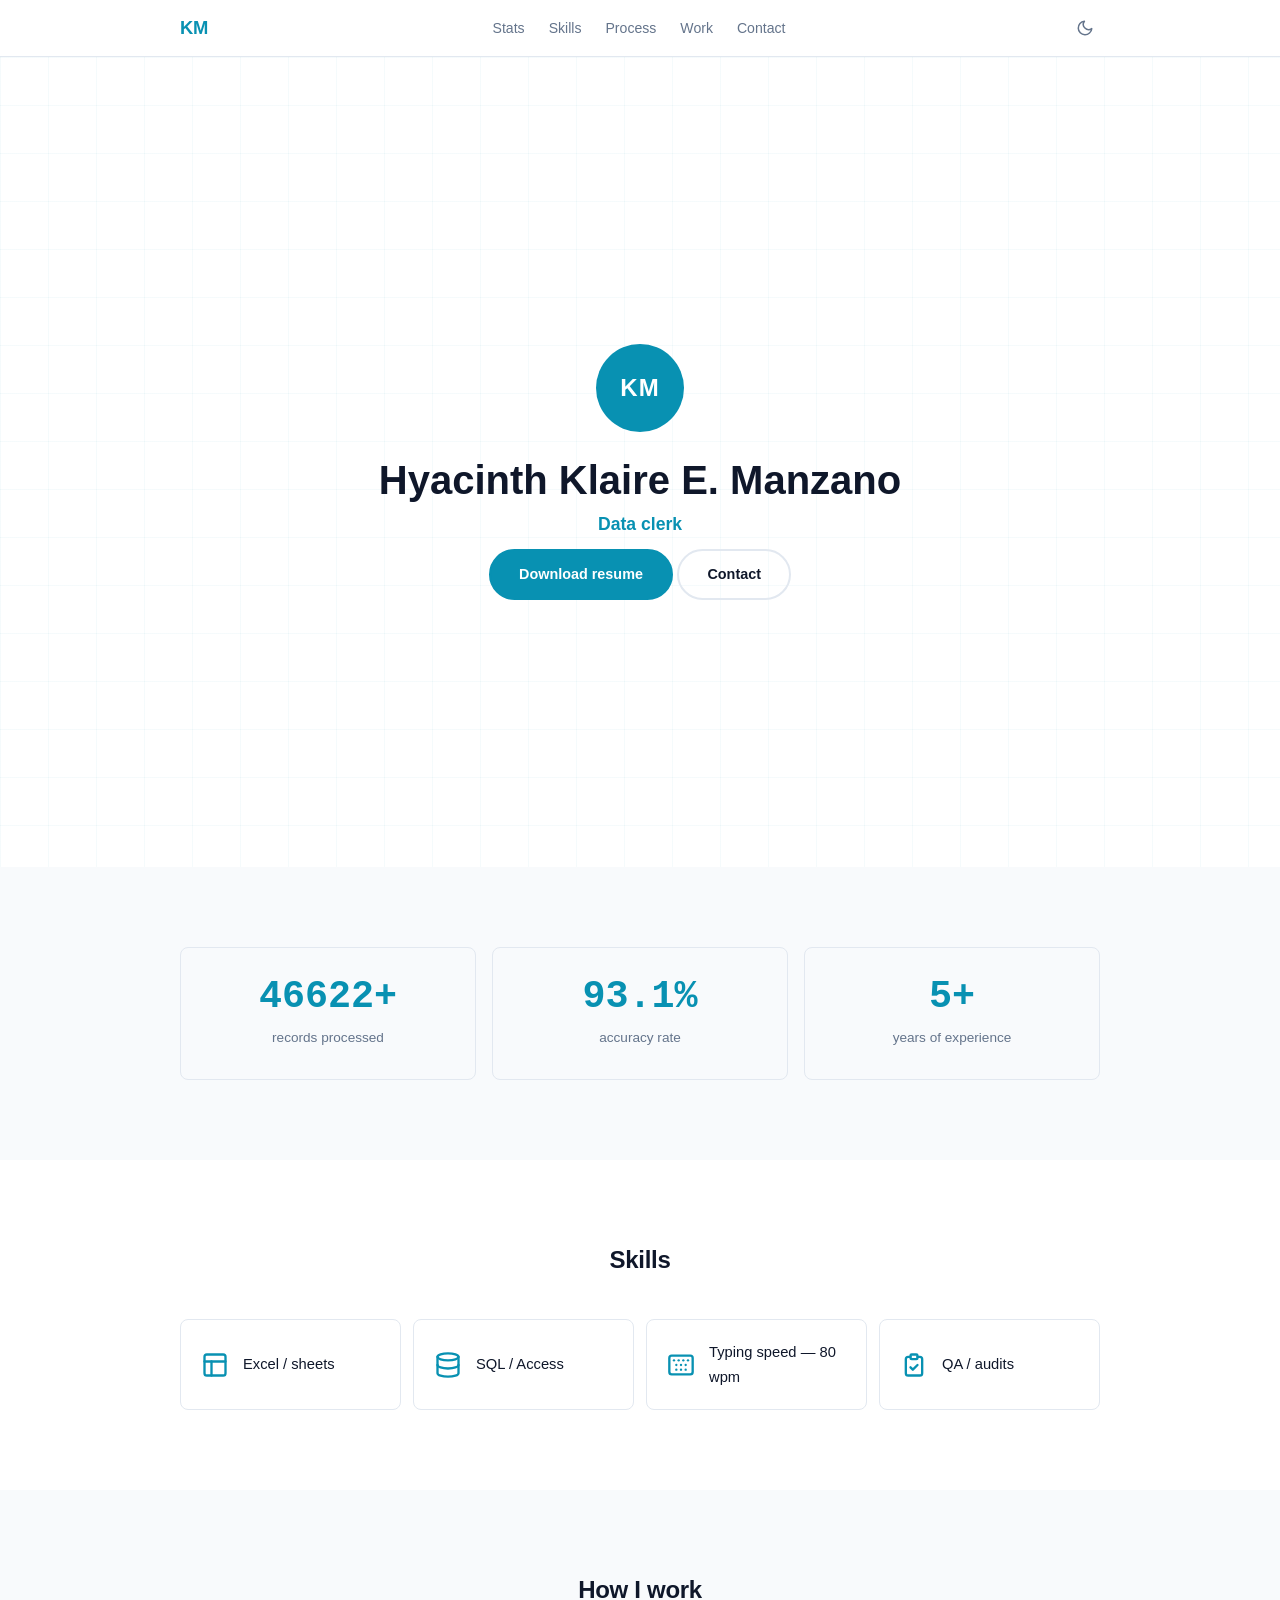
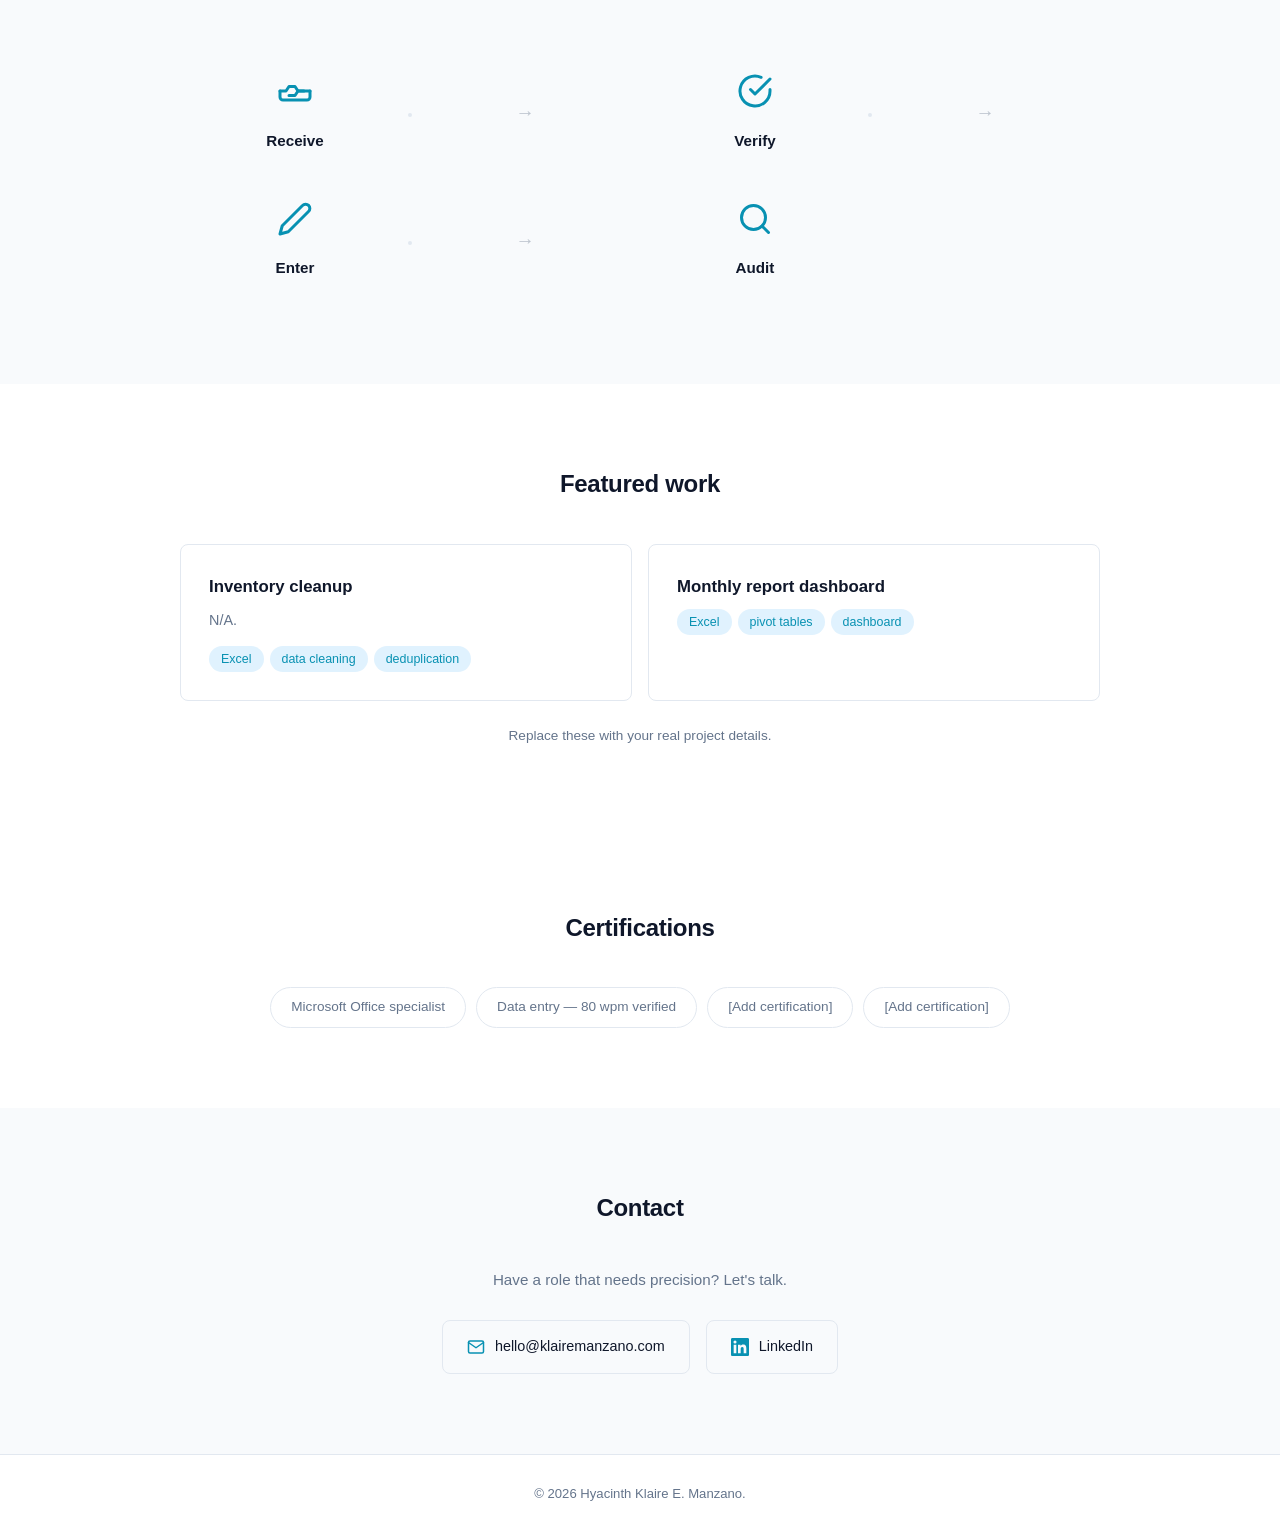
==== commit 365d28f7: "Update LinkedIn URL" ====
--- a/index.html
+++ b/index.html
@@ -420,7 +420,7 @@
         <svg viewBox="0 0 24 24" fill="none" stroke="currentColor" stroke-width="2" stroke-linecap="round" stroke-linejoin="round"><path d="M4 4h16c1.1 0 2 .9 2 2v12c0 1.1-.9 2-2 2H4c-1.1 0-2-.9-2-2V6c0-1.1.9-2 2-2z"/><polyline points="22,6 12,13 2,6"/></svg>
         hello@klairemanzano.com
       </a>
-      <a href="https://linkedin.com/in/klairemanzano" target="_blank" class="contact-item">
+      <a href="https://www.linkedin.com/in/hyacinth-klaire-m-367971297" target="_blank" class="contact-item">
         <svg viewBox="0 0 24 24" fill="currentColor"><path d="M20.447 20.452h-3.554v-5.569c0-1.328-.027-3.037-1.852-3.037-1.853 0-2.136 1.445-2.136 2.939v5.667H9.351V9h3.414v1.561h.046c.477-.9 1.637-1.85 3.37-1.85 3.601 0 4.267 2.37 4.267 5.455v6.286zM5.337 7.433a2.062 2.062 0 01-2.063-2.065 2.064 2.064 0 112.063 2.065zm1.782 13.019H3.555V9h3.564v11.452zM22.225 0H1.771C.792 0 0 .774 0 1.729v20.542C0 23.227.792 24 1.771 24h20.451C23.2 24 24 23.227 24 22.271V1.729C24 .774 23.2 0 22.222 0h.003z"/></svg>
         LinkedIn
       </a>
